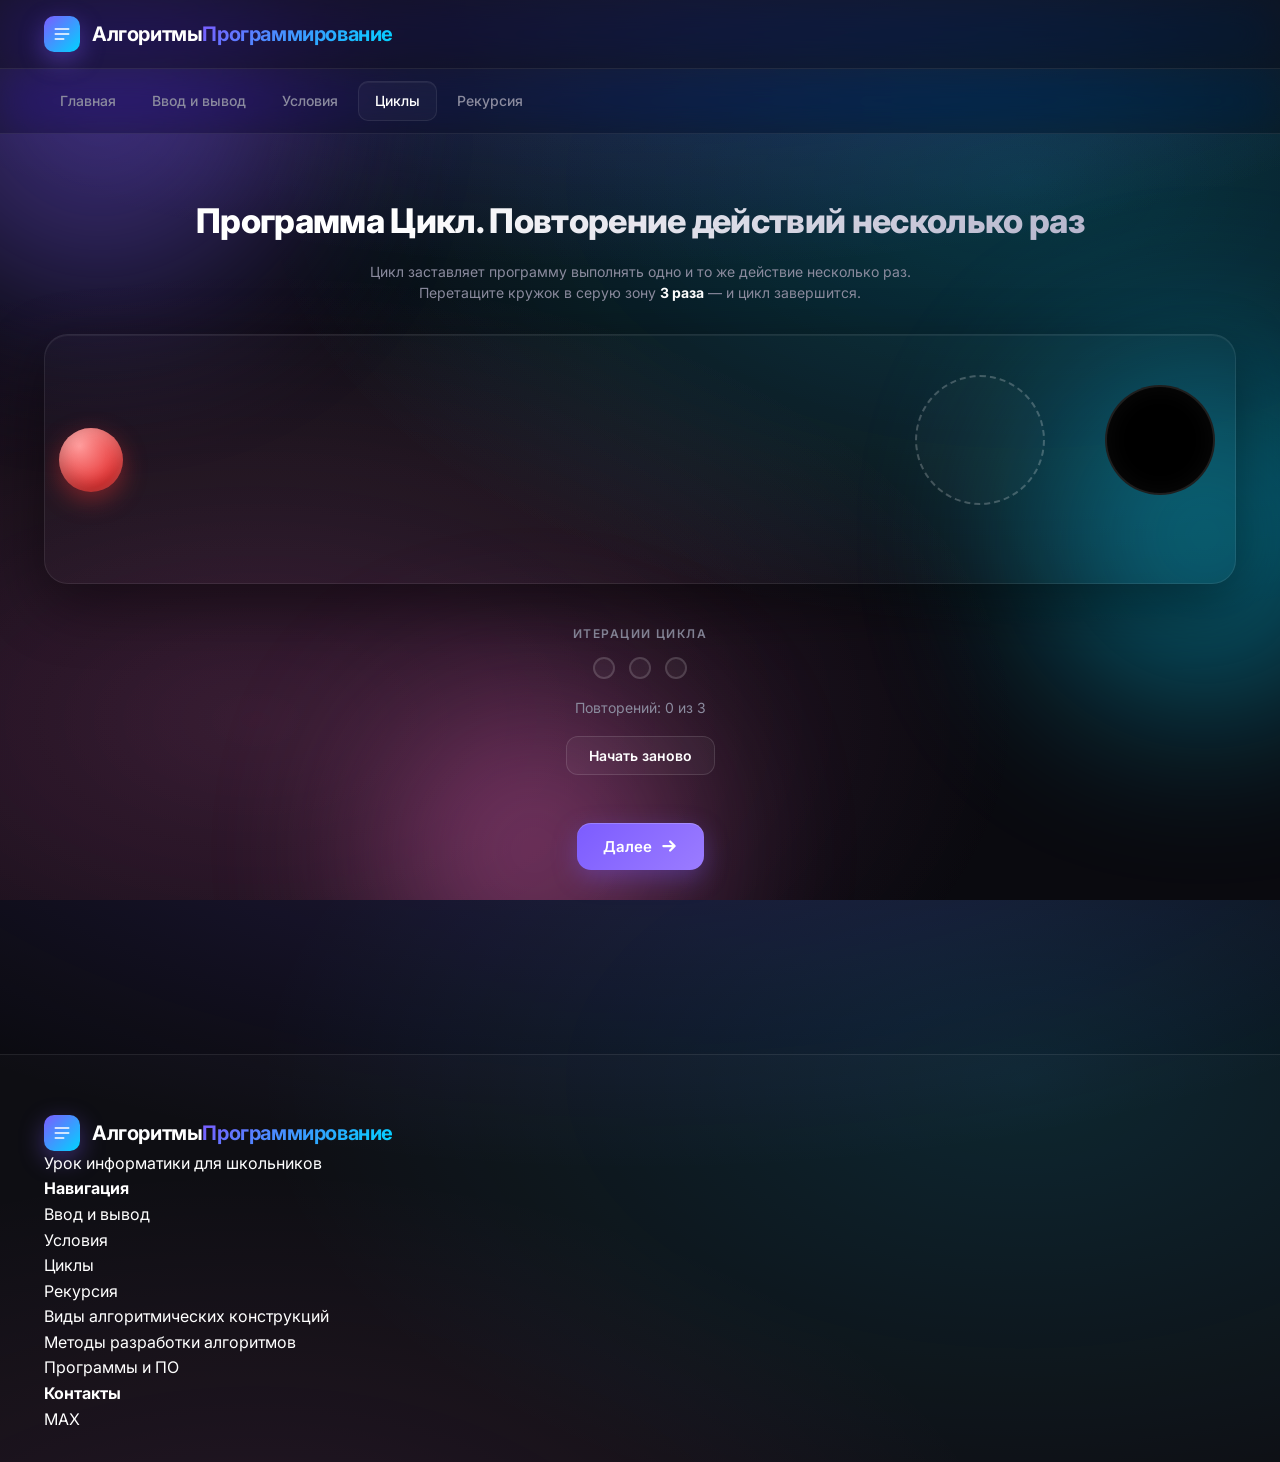
==== cicili.html @ c20d6262 "Add files via upload" ====
<!DOCTYPE html>
<html lang="ru">
<head>
    <meta charset="UTF-8">
    <meta name="viewport" content="width=device-width, initial-scale=1.0">
    <title>Алгоритмы и программирование. Урок для школьников</title>
    <link rel="preconnect" href="https://fonts.googleapis.com">
    <link rel="preconnect" href="https://fonts.gstatic.com" crossorigin>
    <link href="https://fonts.googleapis.com/css2?family=Inter:wght@300;400;500;600;700;800;900&family=Space+Grotesk:wght@400;500;600;700&display=swap" rel="stylesheet">
    <link rel="stylesheet" href="style.css">
    <style>
        /* ---- Плавный «полёт» кружка при снэпе и возврате ---- */
        .playground .circle {
            transition:
                left 0.45s cubic-bezier(0.34, 1.2, 0.64, 1),
                top  0.45s cubic-bezier(0.34, 1.2, 0.64, 1),
                transform 0.2s ease;
        }
        .playground .circle.dragging {
            transition: none !important;
        }

        /* ---- Панель с итерациями под полем ---- */
        .loop-panel {
             max-width: 480px;
            margin: 40px auto 48px;
            text-align: center;
        }

        .loop-label {
            font-size: 12px;
            color: var(--text-muted);
            text-transform: uppercase;
            letter-spacing: 0.12em;
            font-weight: 600;
            margin-bottom: 14px;
        }

        .loop-dots {
            display: flex;
            justify-content: center;
            gap: 14px;
            margin-bottom: 18px;
        }

        .loop-dot {
            width: 22px;
            height: 22px;
            border-radius: 50%;
            background: rgba(255, 255, 255, 0.04);
            border: 2px solid rgba(255, 255, 255, 0.15);
            transition: all 0.35s ease;
        }

        .loop-dot.done {
            background: #00ffa3;
            border-color: #00ffa3;
            box-shadow: 0 0 22px rgba(0, 255, 163, 0.75);
            animation: dotPop 0.45s ease;
        }

        @keyframes dotPop {
            0%   { transform: scale(1); }
            50%  { transform: scale(1.4); }
            100% { transform: scale(1); }
        }

        .loop-status {
            font-size: 14px;
            color: var(--text-muted);
            min-height: 22px;
            margin-bottom: 16px;
            transition: color 0.3s ease;
        }
        .loop-status.done {
            color: #00ffa3;
            font-weight: 700;
        }

        .btn-reset {
            padding: 10px 22px;
            background: rgba(255, 255, 255, 0.04);
            color: #fff;
            border: 1px solid rgba(255, 255, 255, 0.12);
            border-radius: 12px;
            font-family: inherit;
            font-size: 14px;
            font-weight: 600;
            cursor: pointer;
            transition: all 0.2s ease;
        }
        .btn-reset:hover {
            background: rgba(255, 255, 255, 0.08);
            border-color: rgba(255, 255, 255, 0.25);
            transform: translateY(-2px);
        }
        .playground .indicator.win,
.game-wrap .indicator.win {
    background: #e63333;
    border-color: #e63333;
    animation: redPulse 1.6s ease-in-out infinite;
}

@keyframes redPulse {
    0%, 100% {
        box-shadow:
            0 0 40px  rgba(230, 51, 51, 0.85),
            0 0 90px  rgba(230, 51, 51, 0.5),
            0 0 140px rgba(230, 51, 51, 0.3);
    }
    50% {
        box-shadow:
            0 0 60px  rgba(230, 51, 51, 1),
            0 0 130px rgba(230, 51, 51, 0.75),
            0 0 200px rgba(230, 51, 51, 0.45);
    }
}
    </style>
</head>
<body>
    <!-- Анимированный фон -->
    <div class="bg-gradient"></div>
    <div class="bg-orbs">
        <div class="orb orb-1"></div>
        <div class="orb orb-2"></div>
        <div class="orb orb-3"></div>
    </div>

    <!-- Шапка -->
    <header class="header">
        <div class="container header-inner">
            <a href="index.html" class="logo">
                <div class="logo-mark">
                    <svg viewBox="0 0 24 24" fill="none" xmlns="http://www.w3.org/2000/svg">
                        <path d="M4 6h16M4 12h16M4 18h10" stroke="currentColor" stroke-width="2" stroke-linecap="round"/>
                    </svg>
                </div>
                <span class="logo-text">Алгоритмы<em>Программирование</em></span>
            </a>

            <div class="header-actions">
                
            </div>
        </div>
    </header>

    <!-- Навигация -->
    <nav class="navigation">
        <div class="container nav-inner">
            <ul class="nav-menu">
                <li><a href="index.html" class="nav-link">Главная</a></li>
                <li><a href="vvod.html" class="nav-link">Ввод и вывод</a></li>
                <li><a href="yslovia.html" class="nav-link">Условия</a></li>
                <li><a href="cicili.html" class="nav-link active">Циклы</a></li>
                <li><a href="recyrsia.html" class="nav-link">Рекурсия</a></li>
            </ul>
        </div>
    </nav>

    <!-- Основной контент -->
    <main class="main">
        <div class="container">

            <h1 class="title">Программа Цикл. Повторение действий несколько раз</h1>
            <p class="hint">
                Цикл заставляет программу выполнять одно и то же действие
                несколько раз. Перетащите кружок в серую зону <b>3 раза</b> —
                и цикл завершится.
            </p>

            <div class="playground playground--md" id="playground">

                <!-- Кружок-исполнитель -->
                <div class="circle red" id="c-red" data-color="red"></div>

                <!-- Зона и индикатор -->
                <div class="targets-row">
                    <div class="zone" id="zone"></div>
                    <div class="indicator" id="indicator"></div>
                </div>

            </div>

            <!-- Панель итераций -->
            <div class="loop-panel">
                <div class="loop-label">Итерации цикла</div>
                <div class="loop-dots">
                    <span class="loop-dot"></span>
                    <span class="loop-dot"></span>
                    <span class="loop-dot"></span>
                </div>
                <div class="loop-status" id="status">Повторений: 0 из 3</div>
                <button class="btn-reset" id="reset">Начать заново</button>
            </div>

            <!-- Кнопка далее -->
            <section class="hero" style="padding: 0;">
                <div class="hero-actions">
                    <form action="recyrsia.html">
                        <button class="btn btn-primary btn-lg">
                            Далее
                            <svg width="18" height="18" viewBox="0 0 16 16" fill="none">
                                <path d="M3 8h10M9 4l4 4-4 4" stroke="currentColor" stroke-width="2" stroke-linecap="round" stroke-linejoin="round"/>
                            </svg>
                        </button>
                    </form>
                </div>
            </section>
        </div>
    </main>

    <!-- Подвал -->
    <footer class="footer">
        <div class="container">
            <div class="footer-grid">
                <div class="footer-brand">
                    <div class="logo">
                        <div class="logo-mark">
                            <svg viewBox="0 0 24 24" fill="none">
                                <path d="M4 6h16M4 12h16M4 18h10" stroke="currentColor" stroke-width="2" stroke-linecap="round"/>
                            </svg>
                        </div>
                        <span class="logo-text">Алгоритмы<em>Программирование</em></span>
                    </div>
                    <p>Урок информатики для школьников</p>
                </div>

                <div class="footer-col">
                    <h4>Навигация</h4>
                    <ul>
                        <li><a href="vvod.html">Ввод и вывод</a></li>
                        <li><a href="yslovia.html">Условия</a></li>
                        <li><a href="cicili.html">Циклы</a></li>
                        <li><a href="recyrsia.html">Рекурсия</a></li>
                        <li><a href="vidi.html">Виды алгоритмических конструкций</a></li>
                        <li><a href="metodi.html">Методы разработки алгоритмов</a></li>
                        <li><a href="prog.html">Программы и ПО</a></li>
                    </ul>
                </div>

                <div class="footer-col">
                    <h4>Контакты</h4>
                    <ul>
                        <li><a href="#">MAX</a></li>
                    </ul>
                </div>
        </div>
    </footer>

    <script>
    (function () {
        const playground = document.getElementById('playground');
        const zone       = document.getElementById('zone');
        const indicator  = document.getElementById('indicator');
        const circle     = document.getElementById('c-red');
        const status     = document.getElementById('status');
        const resetBtn   = document.getElementById('reset');
        const dots       = Array.from(document.querySelectorAll('.loop-dot'));

        const MAX_ITER = 3;

        let iteration = 0;
        let drag      = null;
        let busy      = false;   // блокировка во время анимации

        /* ---------- Стартовая раскладка ----------
           Кружок слева, по вертикальному центру поля. */
        function layoutInitial() {
            const h = playground.clientHeight;
            const size = circle.offsetWidth;
            const x = 14;
            const y = (h - size) / 2;

            circle.style.left = x + 'px';
            circle.style.top  = y + 'px';
            circle.dataset.hx = x;
            circle.dataset.hy = y;
        }

        /* ---------- Кружок в зоне? ---------- */
        function isInsideZone(el) {
            const r1 = el.getBoundingClientRect();
            const r2 = zone.getBoundingClientRect();
            const cx = r1.left + r1.width  / 2;
            const cy = r1.top  + r1.height / 2;
            const zx = r2.left + r2.width  / 2;
            const zy = r2.top  + r2.height / 2;
            return Math.hypot(cx - zx, cy - zy) < r2.width / 2;
        }

        /* ---------- Снэп в центр зоны ---------- */
        function snapToZone() {
            const playRect = playground.getBoundingClientRect();
            const zr       = zone.getBoundingClientRect();
            const size     = circle.offsetWidth;

            const zcx = zr.left + zr.width  / 2 - playRect.left;
            const zcy = zr.top  + zr.height / 2 - playRect.top;

            circle.style.left = (zcx - size / 2) + 'px';
            circle.style.top  = (zcy - size / 2) + 'px';
        }

        /* ---------- Возврат домой ---------- */
        function returnHome() {
            circle.style.left = circle.dataset.hx + 'px';
            circle.style.top  = circle.dataset.hy + 'px';
        }

        /* ---------- Обновление счётчика и статуса ---------- */
        function updateDots() {
            dots.forEach((d, i) => d.classList.toggle('done', i < iteration));

            if (iteration >= MAX_ITER) {
                status.textContent = 'Цикл завершён — выполнено ' + iteration + ' из ' + MAX_ITER;
                status.classList.add('done');
            } else {
                status.textContent = 'Повторений: ' + iteration + ' из ' + MAX_ITER;
                status.classList.remove('done');
            }
        }

        /* ---------- Индикатор ---------- */
        function lightIndicator()   { indicator.classList.add('win'); }
        function resetIndicator()   { indicator.classList.remove('win'); }

        /* ---------- Перетаскивание ---------- */
        function onDown(e) {
            if (busy) return;
            e.preventDefault();

            const rect     = circle.getBoundingClientRect();
            const playRect = playground.getBoundingClientRect();

            drag = {
                offsetX: e.clientX - rect.left,
                offsetY: e.clientY - rect.top,
                playRect
            };

            circle.setPointerCapture(e.pointerId);
            circle.classList.add('dragging');
        }

        function onMove(e) {
            if (!drag || busy) return;
            const size = circle.offsetWidth;

            let x = e.clientX - drag.playRect.left - drag.offsetX;
            let y = e.clientY - drag.playRect.top  - drag.offsetY;

            x = Math.max(0, Math.min(drag.playRect.width  - size, x));
            y = Math.max(0, Math.min(drag.playRect.height - size, y));

            circle.style.left = x + 'px';
            circle.style.top  = y + 'px';

            if (isInsideZone(circle)) zone.classList.add('hover');
            else                      zone.classList.remove('hover');
        }

        function onUp(e) {
            if (!drag || busy) return;
            circle.classList.remove('dragging');
            try { circle.releasePointerCapture(e.pointerId); } catch (_) {}
            zone.classList.remove('hover');

            if (isInsideZone(circle)) {
                /* Цикл уже завершён — кружок просто вернётся домой */
                if (iteration >= MAX_ITER) {
                    returnHome();
                    drag = null;
                    return;
                }

                busy = true;

                /* 1. Кружок встаёт в зону */
                snapToZone();

                /* 2. Через 500 мс — итерация засчитана, кружок летит домой */
                setTimeout(function () {
                    iteration++;
                    updateDots();

                    if (iteration >= MAX_ITER) lightIndicator();

                    returnHome();

                    /* 3. Ещё через 500 мс — разблокируем перетаскивание */
                    setTimeout(function () { busy = false; }, 500);
                }, 500);
            }

            drag = null;
        }

        circle.addEventListener('pointerdown', onDown);
        circle.addEventListener('pointermove', onMove);
        circle.addEventListener('pointerup',   onUp);
        circle.addEventListener('pointercancel', onUp);

        /* ---------- Сброс ---------- */
        resetBtn.addEventListener('click', function () {
            if (busy) return;
            iteration = 0;
            updateDots();
            resetIndicator();
            returnHome();
        });

        /* ---------- Ресайз ---------- */
        window.addEventListener('resize', function () {
            const playRect = playground.getBoundingClientRect();
            const size = circle.offsetWidth;

            /* Пересчитываем домашнюю позицию */
            const hx = 14;
            const hy = (playRect.height - size) / 2;
            circle.dataset.hx = hx;
            circle.dataset.hy = hy;

            /* Если кружок никуда не тащили — вернём на новое место */
            if (!busy) {
                circle.style.left = hx + 'px';
                circle.style.top  = hy + 'px';
            }
        });

        /* ---------- Старт ---------- */
        layoutInitial();
        updateDots();
    })();
    </script>
</body>
</html>
---- style.css ----
/* ============================================================
   1. RESET & BASE
   ============================================================ */
*,
*::before,
*::after {
  margin: 0;
  padding: 0;
  box-sizing: border-box;
}

html { scroll-behavior: smooth; }
html, body { height: 100%; }

/* ============================================================
   2. ПЕРЕМЕННЫЕ
   ============================================================ */
:root {
  --bg: #0a0a0f;
  --bg-soft: #12121a;
  --surface: rgba(255, 255, 255, 0.03);
  --surface-hover: rgba(255, 255, 255, 0.06);
  --border: rgba(255, 255, 255, 0.08);
  --border-hover: rgba(255, 255, 255, 0.15);
  --text: #ffffff;
  --text-muted: #8b8b9e;
  --text-dim: #5a5a6e;
  --accent: #7c5cff;
  --accent-2: #00d4ff;
  --accent-3: #ff6bcb;
  --success: #00ffa3;
  --warning: #ffb800;
  --radius: 16px;
  --radius-lg: 24px;
  --radius-sm: 10px;
}

/* ============================================================
   3. BODY — по умолчанию ТЁМНАЯ ТЕМА
      (для главной и игровой страниц)
   ============================================================ */
body {
  font-family: 'Inter', -apple-system, BlinkMacSystemFont, "Segoe UI",
               Roboto, "Helvetica Neue", Arial, sans-serif;
  background: var(--bg);
  background-image:
    radial-gradient(ellipse 80% 50% at 50% -20%, rgba(124, 92, 255, 0.22), transparent),
    radial-gradient(ellipse 60% 50% at 80% 20%,  rgba(0, 212, 255, 0.12), transparent),
    radial-gradient(ellipse 60% 50% at 20% 80%,  rgba(255, 107, 203, 0.10), transparent);
  color: var(--text);
  line-height: 1.6;
  min-height: 100vh;
  overflow-x: hidden;
  -webkit-font-smoothing: antialiased;
  -moz-osx-font-smoothing: grayscale;
}

a { color: inherit; text-decoration: none; }
ul { list-style: none; }
button { font-family: inherit; cursor: pointer; border: none; }

/* ============================================================
   4. КОНТЕЙНЕР
   ============================================================ */
.container {
  max-width: 1240px;
  margin: 0 auto;
  padding: 0 24px;
  position: relative;
  z-index: 2;
}

/* ============================================================
   5. ФОНОВЫЕ ДЕКОРАЦИИ
   ============================================================ */
.bg-gradient {
  position: fixed;
  inset: 0;
  background:
    radial-gradient(ellipse 80% 50% at 50% -20%, rgba(124, 92, 255, 0.25), transparent),
    radial-gradient(ellipse 60% 50% at 80% 20%,  rgba(0, 212, 255, 0.12), transparent),
    radial-gradient(ellipse 60% 50% at 20% 80%,  rgba(255, 107, 203, 0.10), transparent);
  z-index: 0;
  pointer-events: none;
}

.bg-orbs {
  position: fixed;
  inset: 0;
  overflow: hidden;
  z-index: 0;
  pointer-events: none;
}

.orb {
  position: absolute;
  border-radius: 50%;
  filter: blur(90px);
  opacity: 0.4;
  animation: float 20s ease-in-out infinite;
}

.orb-1 { width: 400px; height: 400px; background: #7c5cff; top: -100px; left: -100px; }
.orb-2 { width: 350px; height: 350px; background: #00d4ff; top: 40%; right: -100px; animation-delay: -7s; }
.orb-3 { width: 300px; height: 300px; background: #ff6bcb; bottom: -100px; left: 30%; animation-delay: -14s; }

@keyframes float {
  0%, 100% { transform: translate(0, 0) scale(1); }
  33%      { transform: translate(60px, -40px) scale(1.1); }
  66%      { transform: translate(-40px, 50px) scale(0.95); }
}

/* ============================================================
   6. ШАПКА (тёмная)
   ============================================================ */
.header {
  position: sticky;
  top: 0;
  z-index: 100;
  padding: 16px 0;
  background: rgba(10, 10, 15, 0.6);
  backdrop-filter: blur(20px) saturate(180%);
  -webkit-backdrop-filter: blur(20px) saturate(180%);
  border-bottom: 1px solid var(--border);
}

.header-inner {
  display: flex;
  align-items: center;
  justify-content: space-between;
  gap: 20px;
}

.logo {
  display: flex;
  align-items: center;
  gap: 12px;
  font-weight: 700;
  font-size: 20px;
  letter-spacing: -0.02em;
}

.logo-mark {
  width: 36px;
  height: 36px;
  display: grid;
  place-items: center;
  border-radius: 10px;
  background: linear-gradient(135deg, var(--accent), var(--accent-2));
  color: #fff;
  box-shadow: 0 8px 24px rgba(124, 92, 255, 0.4);
}

.logo-mark svg { width: 20px; height: 20px; }

.logo-text em {
  font-style: normal;
  background: linear-gradient(135deg, var(--accent), var(--accent-2));
  -webkit-background-clip: text;
  background-clip: text;
  -webkit-text-fill-color: transparent;
}

.header-actions {
  display: flex;
  gap: 10px;
}

/* ============================================================
   7. КНОПКИ (тёмная тема)
   ============================================================ */
.btn {
  display: inline-flex;
  align-items: center;
  justify-content: center;
  gap: 8px;
  padding: 10px 18px;
  border-radius: 12px;
  border: none;
  font-family: inherit;
  font-size: 14px;
  font-weight: 600;
  cursor: pointer;
  transition: all 0.25s cubic-bezier(0.4, 0, 0.2, 1);
  white-space: nowrap;
}

.btn-lg {
  padding: 14px 26px;
  font-size: 15px;
  border-radius: 14px;
}

.btn-ghost {
  background: transparent;
  color: var(--text);
}
.btn-ghost:hover {
  background: var(--surface-hover);
}

.btn-primary {
  background: linear-gradient(135deg, var(--accent), #9b7cff);
  color: #fff;
  box-shadow: 0 8px 24px rgba(124, 92, 255, 0.35), inset 0 1px 0 rgba(255,255,255,0.2);
}
.btn-primary:hover {
  transform: translateY(-2px);
  box-shadow: 0 12px 32px rgba(124, 92, 255, 0.5), inset 0 1px 0 rgba(255,255,255,0.2);
}

.btn-glass {
  background: var(--surface);
  color: var(--text);
  border: 1px solid var(--border);
  backdrop-filter: blur(10px);
}
.btn-glass:hover {
  background: var(--surface-hover);
  border-color: var(--border-hover);
  transform: translateY(-2px);
}

/* ============================================================
   8. НАВИГАЦИЯ (тёмная)
   ============================================================ */
.navigation {
  position: sticky;
  top: 69px;
  z-index: 90;
  padding: 12px 0;
  background: rgba(10, 10, 15, 0.4);
  backdrop-filter: blur(20px) saturate(180%);
  -webkit-backdrop-filter: blur(20px) saturate(180%);
  border-bottom: 1px solid var(--border);
}

.nav-inner {
  display: flex;
  align-items: center;
  justify-content: space-between;
  gap: 20px;
}

.nav-menu {
  display: flex;
  align-items: center;
  gap: 4px;
  list-style: none;
}

.nav-link {
  display: block;
  padding: 8px 16px;
  font-size: 14px;
  font-weight: 500;
  color: var(--text-muted);
  border-radius: 10px;
  transition: all 0.2s ease;
}
.nav-link:hover {
  color: var(--text);
  background: var(--surface-hover);
}
.nav-link.active {
  color: var(--text);
  background: var(--surface);
  border: 1px solid var(--border);
  box-shadow: inset 0 1px 0 rgba(255,255,255,0.05);
}

.search-box {
  display: flex;
  align-items: center;
  gap: 10px;
  padding: 8px 12px 8px 14px;
  background: var(--surface);
  border: 1px solid var(--border);
  border-radius: 12px;
  width: 320px;
  transition: all 0.2s ease;
}
.search-box:focus-within {
  border-color: var(--accent);
  box-shadow: 0 0 0 4px rgba(124, 92, 255, 0.15);
  background: var(--surface-hover);
}

.search-icon {
  color: var(--text-muted);
  flex-shrink: 0;
}

.search-input {
  flex: 1;
  background: transparent;
  border: none;
  outline: none;
  color: var(--text);
  font-family: inherit;
  font-size: 14px;
  min-width: 0;
}
.search-input::placeholder {
  color: var(--text-dim);
}

.search-kbd {
  padding: 3px 7px;
  font-family: 'Space Grotesk', monospace;
  font-size: 11px;
  color: var(--text-muted);
  background: rgba(255,255,255,0.05);
  border: 1px solid var(--border);
  border-radius: 5px;
}

/* ============================================================
   9. ГЛАВНЫЙ БЛОК
   ============================================================ */
.main {
  padding: 60px 0 80px;
  position: relative;
  z-index: 1;
}

/* ============================================================
   10. HERO
   ============================================================ */
.hero {
  text-align: center;
  padding: 40px 0 80px;
  position: relative;
}

.hero-badge {
  display: inline-flex;
  align-items: center;
  gap: 10px;
  padding: 8px 16px;
  background: var(--surface);
  border: 1px solid var(--border);
  border-radius: 100px;
  font-size: 13px;
  color: var(--text-muted);
  margin-bottom: 28px;
  backdrop-filter: blur(10px);
}

.pulse-dot {
  width: 8px;
  height: 8px;
  background: var(--success);
  border-radius: 50%;
  position: relative;
  box-shadow: 0 0 12px var(--success);
}
.pulse-dot::after {
  content: '';
  position: absolute;
  inset: -4px;
  border-radius: 50%;
  background: var(--success);
  opacity: 0.4;
  animation: pulse 2s ease-out infinite;
}

@keyframes pulse {
  0%   { transform: scale(1); opacity: 0.4; }
  100% { transform: scale(2); opacity: 0; }
}

.hero-title {
  font-family: 'Space Grotesk', 'Inter', sans-serif;
  font-size: clamp(36px, 6vw, 68px);
  font-weight: 700;
  line-height: 1.05;
  letter-spacing: -0.03em;
  margin-bottom: 20px;
}

.gradient-text {
  background: linear-gradient(135deg, #7c5cff 0%, #00d4ff 50%, #ff6bcb 100%);
  -webkit-background-clip: text;
  background-clip: text;
  -webkit-text-fill-color: transparent;
  background-size: 200% 200%;
  animation: gradient-shift 6s ease infinite;
}

@keyframes gradient-shift {
  0%, 100% { background-position: 0% 50%; }
  50%      { background-position: 100% 50%; }
}

.hero-subtitle {
  font-size: clamp(15px, 1.6vw, 18px);
  color: var(--text-muted);
  max-width: 620px;
  margin: 0 auto 36px;
  line-height: 1.6;
}

.hero-actions {
  display: flex;
  gap: 12px;
  justify-content: center;
  flex-wrap: wrap;
  margin-bottom: 64px;
}

.hero-stats {
  display: grid;
  grid-template-columns: repeat(4, 1fr);
  gap: 16px;
  max-width: 900px;
  margin: 0 auto;
}

.stat-card {
  padding: 24px 20px;
  background: var(--surface);
  border: 1px solid var(--border);
  border-radius: var(--radius);
  backdrop-filter: blur(10px);
  transition: all 0.3s ease;
}
.stat-card:hover {
  background: var(--surface-hover);
  border-color: var(--border-hover);
  transform: translateY(-4px);
}

.stat-value {
  font-family: 'Space Grotesk', sans-serif;
  font-size: clamp(24px, 3vw, 36px);
  font-weight: 700;
  letter-spacing: -0.02em;
  background: linear-gradient(135deg, #ffffff, #8b8b9e);
  -webkit-background-clip: text;
  background-clip: text;
  -webkit-text-fill-color: transparent;
  margin-bottom: 4px;
}

.stat-label {
  font-size: 13px;
  color: var(--text-muted);
  text-transform: uppercase;
  letter-spacing: 0.08em;
  font-weight: 500;
}

/* ============================================================
   11. СЕКЦИИ (тёмная)
   ============================================================ */
.section { margin-bottom: 80px; }

.section-head {
  display: flex;
  align-items: flex-end;
  justify-content: space-between;
  gap: 20px;
  margin-bottom: 32px;
  flex-wrap: wrap;
}

.section-title {
  font-family: 'Space Grotesk', sans-serif;
  font-size: clamp(26px, 3.2vw, 38px);
  font-weight: 700;
  letter-spacing: -0.02em;
  line-height: 1.15;
}

.link-arrow {
  font-size: 14px;
  font-weight: 600;
  color: var(--text-muted);
  transition: color 0.2s ease;
}
.link-arrow:hover { color: var(--accent); }

/* ============================================================
   12. КАТЕГОРИИ (тёмная)
   ============================================================ */
.categories-grid {
  display: grid;
  grid-template-columns: repeat(auto-fit, minmax(260px, 1fr));
  gap: 16px;
}

.category-card {
  position: relative;
  padding: 28px 24px;
  background: var(--surface);
  border: 1px solid var(--border);
  border-radius: var(--radius-lg);
  overflow: hidden;
  transition: all 0.35s cubic-bezier(0.4, 0, 0.2, 1);
  display: flex;
  flex-direction: column;
  gap: 12px;
}
.category-card:hover {
  transform: translateY(-6px);
  border-color: var(--border-hover);
  background: var(--surface-hover);
}

.category-glow {
  position: absolute;
  top: -60px;
  right: -60px;
  width: 160px;
  height: 160px;
  border-radius: 50%;
  filter: blur(60px);
  opacity: 0.5;
  transition: opacity 0.35s ease;
  pointer-events: none;
}
.category-card:hover .category-glow { opacity: 0.9; }

.glow-blue   { background: #00d4ff; }
.glow-purple { background: #7c5cff; }
.glow-green  { background: #00ffa3; }
.glow-orange { background: #ff6bcb; }

.category-icon {
  width: 48px;
  height: 48px;
  display: grid;
  place-items: center;
  font-size: 24px;
  background: rgba(255,255,255,0.05);
  border: 1px solid var(--border);
  border-radius: 12px;
  margin-bottom: 4px;
}

.category-card h3 {
  font-size: 17px;
  font-weight: 600;
  letter-spacing: -0.01em;
  color: var(--text);
}

.category-card p {
  font-size: 13px;
  color: var(--text-muted);
  line-height: 1.5;
  flex: 1;
}

.category-meta {
  display: flex;
  align-items: center;
  gap: 8px;
  font-size: 12px;
  color: var(--text-dim);
  padding-top: 12px;
  border-top: 1px solid var(--border);
  margin-top: auto;
  flex-wrap: wrap;
}

.dot {
  width: 3px;
  height: 3px;
  background: var(--text-dim);
  border-radius: 50%;
}

/* ============================================================
   13. ОБСУЖДЕНИЯ (тёмная)
   ============================================================ */
.discussions-list {
  display: flex;
  flex-direction: column;
  gap: 12px;
}

.discussion-item {
  display: flex;
  gap: 18px;
  padding: 22px 24px;
  background: var(--surface);
  border: 1px solid var(--border);
  border-radius: var(--radius-lg);
  transition: all 0.3s cubic-bezier(0.4, 0, 0.2, 1);
  position: relative;
  overflow: hidden;
}
.discussion-item::before {
  content: '';
  position: absolute;
  left: 0;
  top: 0;
  bottom: 0;
  width: 2px;
  background: linear-gradient(180deg, var(--accent), var(--accent-2));
  opacity: 0;
  transition: opacity 0.3s ease;
}
.discussion-item:hover {
  background: var(--surface-hover);
  border-color: var(--border-hover);
  transform: translateX(4px);
}
.discussion-item:hover::before { opacity: 1; }

.avatar {
  width: 48px;
  height: 48px;
  border-radius: 14px;
  display: grid;
  place-items: center;
  font-weight: 700;
  font-size: 18px;
  color: #fff;
  flex-shrink: 0;
  box-shadow: 0 8px 20px rgba(0,0,0,0.3);
}

.avatar-gradient-1 { background: linear-gradient(135deg, #7c5cff, #00d4ff); }
.avatar-gradient-2 { background: linear-gradient(135deg, #ff6bcb, #ffb800); }
.avatar-gradient-3 { background: linear-gradient(135deg, #00ffa3, #00d4ff); }

.discussion-content {
  flex: 1;
  min-width: 0;
}

.discussion-top {
  display: flex;
  align-items: center;
  gap: 10px;
  margin-bottom: 6px;
  flex-wrap: wrap;
}

.discussion-top h3 {
  font-size: 16px;
  font-weight: 600;
  letter-spacing: -0.01em;
  line-height: 1.4;
}
.discussion-top h3 a {
  color: var(--text);
  transition: color 0.2s ease;
}
.discussion-top h3 a:hover { color: var(--accent); }

.tag {
  display: inline-flex;
  align-items: center;
  padding: 3px 9px;
  font-size: 11px;
  font-weight: 600;
  border-radius: 100px;
  letter-spacing: 0.02em;
  white-space: nowrap;
}
.tag-hot {
  background: rgba(255, 107, 203, 0.15);
  color: #ff6bcb;
  border: 1px solid rgba(255, 107, 203, 0.3);
}
.tag-pinned {
  background: rgba(255, 184, 0, 0.15);
  color: #ffb800;
  border: 1px solid rgba(255, 184, 0, 0.3);
}
.tag-new {
  background: rgba(0, 255, 163, 0.15);
  color: #00ffa3;
  border: 1px solid rgba(0, 255, 163, 0.3);
}

/* ============================================================
   14. ПОДВАЛ (тёмный)
   ============================================================ */
.footer {
  padding: 60px 0 30px;
  background: rgba(255, 255, 255, 0.02);
  border-top: 1px solid var(--border);
  margin-top: 40px;
  position: relative;
  z-index: 1;
}

.foot-grid {
  display: grid;
  grid-template-columns: 2fr 1fr 1fr 1fr;
  gap: 40px;
  margin-bottom: 40px;
}

.foot-p {
  color: var(--text-muted);
  font-size: 14px;
  margin-top: 14px;
  max-width: 320px;
}

.foot-col h4 {
  font-size: 14px;
  font-weight: 700;
  margin-bottom: 16px;
  color: var(--text);
}
.foot-col a {
  display: block;
  font-size: 14px;
  color: var(--text-muted);
  margin-bottom: 10px;
  transition: color 0.2s;
}
.foot-col a:hover { color: var(--accent); }

.foot-bottom {
  padding-top: 24px;
  border-top: 1px solid var(--border);
  font-size: 13px;
  color: var(--text-dim);
  text-align: center;
}

/* ============================================================
   15. ИГРОВАЯ СТРАНИЦА — перетаскивание кружков
   ============================================================ */
.title {
  font-size: clamp(22px, 3.4vw, 34px);
  font-weight: 800;
  letter-spacing: -0.02em;
  margin-bottom: 12px;
  text-align: center;
  background: linear-gradient(135deg, #ffffff 30%, #a4a4c0 100%);
  -webkit-background-clip: text;
  background-clip: text;
  -webkit-text-fill-color: transparent;
}

.hint {
  color: var(--text-muted);
  font-size: 14px;
  text-align: center;
  max-width: 560px;
  margin: 0 auto 30px;
  line-height: 1.55;
}
.hint b { color: #fff; font-weight: 700; }

.game-wrap {
  display: flex;
  align-items: center;
  justify-content: center;
  gap: 32px;
  width: 100%;
  max-width: 1180px;      /* 900 (поле) + 32 (gap) + 100 (индикатор) + запас */
  margin: 40px auto;
}

/* --- Игровое поле --- */
.playground {
  position: relative;
  flex: 1 1 auto;
  min-width: 0;
  height: 200px;
  background: rgba(255, 255, 255, 0.02);
  border: 1px solid var(--border);
  border-radius: 24px;
  overflow: hidden;
  touch-action: none;
  box-shadow:
    0 20px 60px rgba(0, 0, 0, 0.45),
    inset 0 1px 0 rgba(255, 255, 255, 0.06);
}
.playground--sm { height: 200px; }   /* страница 1 */
.playground--md { height: 250px; }   /* страница 2 */
/* --- Верхний ряд: только две зоны --- */
.targets-row {
  position: absolute;
  top: 0;
  left: 0;
  right: 0;
  padding: 40px 20px 0;
  display: flex;
  align-items: center;
  justify-content: flex-end;    /* ← зоны + индикатор прижаты вправо */
  gap: 60px;
  pointer-events: none;
}

/* --- Зона приёма --- */
.zone {
  width: 130px;
  height: 130px;
  border-radius: 50%;
  border: 2px dashed rgba(255, 255, 255, 0.22);
  background: rgba(255, 255, 255, 0.02);
  display: flex;
  align-items: flex-end;
  justify-content: center;
  padding-bottom: 12px;
  pointer-events: none;
  transition:
    border-color 0.3s ease,
    background   0.3s ease,
    box-shadow   0.3s ease,
    transform    0.3s ease;
}
.zone span {
  font-size: 10px;
  color: var(--text-dim);
  letter-spacing: 0.1em;
  text-transform: uppercase;
  font-weight: 600;
  transition: color 0.3s ease;
}

.zone.hover {
  border-color: rgba(124, 92, 255, 0.9);
  background: rgba(124, 92, 255, 0.08);
  box-shadow: 0 0 40px rgba(124, 92, 255, 0.35);
  transform: scale(1.03);
}
.zone.hover span { color: #b9aaff; }

.zone.filled {
  border-style: solid;
  border-color: rgba(255, 255, 255, 0.3);
  background: rgba(255, 255, 255, 0.04);
}
.zone.filled span { color: var(--text-muted); }

/* --- 9-й круг (индикатор) --- */
/* --- 9-й круг: стоит справа от поля --- */
.indicator {
  flex-shrink: 0;
  width: 110px;
  height: 110px;
  border-radius: 50%;
  background: #000;
  border: 2px solid rgba(255, 255, 255, 0.12);
  box-shadow: inset 0 0 24px rgba(255, 255, 255, 0.04);
  pointer-events: none;
  transition:
    background   0.5s cubic-bezier(0.4, 0, 0.2, 1),
    border-color 0.5s ease,
    box-shadow   0.5s ease;
}

.indicator.win {
  background: #ffffff;
  border-color: #ffffff;
  animation: winPulse 1.6s ease-in-out infinite;
}

@keyframes winPulse {
  0%, 100% {
    box-shadow:
      0 0 40px  rgba(255, 255, 255, 0.85),
      0 0 90px  rgba(255, 255, 255, 0.5),
      0 0 140px rgba(255, 255, 255, 0.3);
  }
  50% {
    box-shadow:
      0 0 60px  rgba(255, 255, 255, 1),
      0 0 130px rgba(255, 255, 255, 0.75),
      0 0 200px rgba(255, 255, 255, 0.45);
  }
}

/* --- Цветные кружки --- */
.circle {
  position: absolute;
  width: 64px;
  height: 64px;
  border-radius: 50%;
  cursor: grab;
  user-select: none;
  -webkit-user-select: none;
  touch-action: none;
  transition: transform 0.2s ease;
  will-change: left, top;
}

.circle.red {
  background: radial-gradient(circle at 32% 28%, #ff9a9a, #e63333 70%);
  box-shadow:
    0 8px 24px rgba(230, 51, 51, 0.45),
    inset 0 -6px 16px rgba(0, 0, 0, 0.25),
    inset 0  6px 16px rgba(255, 255, 255, 0.25);
}
.circle.blue {
  background: radial-gradient(circle at 32% 28%, #9ab0ff, #3355e6 70%);
  box-shadow:
    0 8px 24px rgba(51, 85, 230, 0.45),
    inset 0 -6px 16px rgba(0, 0, 0, 0.25),
    inset 0  6px 16px rgba(255, 255, 255, 0.25);
}
.circle.green {
  background: radial-gradient(circle at 32% 28%, #9affb8, #33e666 70%);
  box-shadow:
    0 8px 24px rgba(51, 230, 102, 0.45),
    inset 0 -6px 16px rgba(0, 0, 0, 0.25),
    inset 0  6px 16px rgba(255, 255, 255, 0.25);
}

.circle.dragging {
  cursor: grabbing;
  transform: scale(1.12);
  z-index: 100;
  transition: none;
}

/* ============================================================
   16. КЛАССИЧЕСКАЯ (СВЕТЛАЯ) СТРАНИЦА
       Всё заскоплено под body.classic-page
   ============================================================ */
body.classic-page {
  font-family: 'Segoe UI', Tahoma, Geneva, Verdana, sans-serif;
  color: #333;
  background-color: #f8f9fa;
  background-image: none;
  display: block;
  padding: 0;
  align-items: initial;
}

.classic-page .container {
  max-width: 1200px;
  margin: 0 auto;
  padding: 0 20px;
}

/* --- Шапка --- */
.classic-page .header {
  position: static;
  background: linear-gradient(135deg, #667eea 0%, #764ba2 100%);
  color: #fff;
  padding: 1rem 0;
  border: none;
  box-shadow: 0 2px 10px rgba(0,0,0,0.1);
  backdrop-filter: none;
  -webkit-backdrop-filter: none;
}

.classic-page .header-content {
  display: flex;
  justify-content: space-between;
  align-items: center;
  flex-wrap: wrap;
  gap: 1rem;
}

.classic-page .logo h1 {
  font-size: 2rem;
  font-weight: 700;
  margin-bottom: 0.2rem;
}

.classic-page .tagline {
  font-size: 0.9rem;
  opacity: 0.9;
}

.classic-page .header-actions {
  display: flex;
  gap: 1rem;
}

/* --- Кнопки --- */
.classic-page .btn {
  padding: 0.7rem 1.5rem;
  border-radius: 8px;
  font-size: 1rem;
  font-weight: 600;
  display: inline-block;
}

.classic-page .btn-primary {
  background-color: rgba(255,255,255,0.2);
  color: #fff;
  border: 2px solid rgba(255,255,255,0.3);
  box-shadow: none;
  transform: none;
}
.classic-page .btn-primary:hover {
  background-color: rgba(255,255,255,0.3);
  transform: translateY(-2px);
  box-shadow: none;
}

.classic-page .btn-secondary {
  background-color: #fff;
  color: #667eea;
}
.classic-page .btn-secondary:hover {
  background-color: #f0f0f0;
  transform: translateY(-2px);
}

/* --- Навигация --- */
.classic-page .navigation {
  position: sticky;
  top: 0;
  background-color: #fff;
  box-shadow: 0 2px 5px rgba(0,0,0,0.1);
  border: none;
  backdrop-filter: none;
  -webkit-backdrop-filter: none;
  padding: 0;
}

.classic-page .navigation .container {
  display: flex;
  justify-content: space-between;
  align-items: center;
  flex-wrap: wrap;
  gap: 1rem;
  padding-top: 1rem;
  padding-bottom: 1rem;
}

.classic-page .nav-menu {
  gap: 2rem;
  flex-wrap: wrap;
}

.classic-page .nav-link {
  text-decoration: none;
  color: #333;
  font-weight: 600;
  padding: 0.5rem 1rem;
  border-radius: 6px;
  background: transparent;
  border: none;
  box-shadow: none;
}

.classic-page .nav-link:hover,
.classic-page .nav-link.active {
  background-color: #667eea;
  color: #fff;
}

.classic-page .search-box {
  display: flex;
  border: 2px solid #e0e0e0;
  border-radius: 8px;
  overflow: hidden;
  background: #fff;
  width: auto;
  padding: 0;
  box-shadow: none;
}
.classic-page .search-box:focus-within {
  border-color: #667eea;
  box-shadow: 0 0 0 3px rgba(102, 126, 234, 0.15);
}

.classic-page .search-input {
  border: none;
  padding: 0.7rem 1rem;
  font-size: 1rem;
  outline: none;
  width: 250px;
  color: #333;
  background: #fff;
}
.classic-page .search-input::placeholder { color: #999; }

.classic-page .search-btn {
  background-color: #667eea;
  color: #fff;
  border: none;
  padding: 0.7rem 1rem;
  cursor: pointer;
  transition: background-color 0.3s ease;
}
.classic-page .search-btn:hover { background-color: #5a6fd8; }

/* --- Основной контент --- */
.classic-page .main {
  padding: 2rem 0;
}

.classic-page .welcome-section {
  background: linear-gradient(135deg, #f093fb 0%, #f5576c 100%);
  color: #fff;
  padding: 3rem 0;
  border-radius: 16px;
  margin-bottom: 3rem;
  text-align: center;
}

.classic-page .welcome-content h2 {
  font-size: 2.5rem;
  margin-bottom: 1rem;
  font-weight: 700;
}

.classic-page .welcome-content p {
  font-size: 1.2rem;
  margin-bottom: 2rem;
  opacity: 0.95;
  max-width: 800px;
  margin-left: auto;
  margin-right: auto;
}

.classic-page .stats {
  display: flex;
  justify-content: center;
  gap: 3rem;
  flex-wrap: wrap;
}

.classic-page .stat-item { text-align: center; }

.classic-page .stat-number {
  display: block;
  font-size: 2rem;
  font-weight: 700;
  margin-bottom: 0.5rem;
  background: none;
  -webkit-text-fill-color: #fff;
  color: #fff;
}

.classic-page .stat-label {
  font-size: 1rem;
  opacity: 0.9;
  color: #fff;
  text-transform: none;
  letter-spacing: normal;
}

/* --- Категории --- */
.classic-page .categories-section { margin-bottom: 3rem; }

.classic-page .categories-section h3 {
  font-size: 2rem;
  margin-bottom: 2rem;
  color: #333;
  text-align: center;
}

.classic-page .categories-grid {
  display: grid;
  grid-template-columns: repeat(auto-fit, minmax(280px, 1fr));
  gap: 2rem;
}

.classic-page .category-card {
  background: #fff;
  padding: 2rem;
  border-radius: 12px;
  border: none;
  box-shadow: 0 4px 20px rgba(0,0,0,0.1);
  transition: transform 0.3s ease, box-shadow 0.3s ease;
  text-align: center;
  display: block;
}
.classic-page .category-card:hover {
  transform: translateY(-5px);
  box-shadow: 0 8px 30px rgba(0,0,0,0.15);
  background: #fff;
}

.classic-page .category-icon {
  font-size: 3rem;
  margin-bottom: 1rem;
  width: auto;
  height: auto;
  display: block;
  background: none;
  border: none;
  border-radius: 0;
}

.classic-page .category-card h4 {
  font-size: 1.3rem;
  margin-bottom: 1rem;
  color: #333;
  font-weight: 600;
}

.classic-page .category-card p {
  color: #666;
  margin-bottom: 1.5rem;
  font-size: 1rem;
}

.classic-page .category-stats {
  display: flex;
  justify-content: space-between;
  font-size: 0.9rem;
  color: #888;
  border-top: 1px solid #eee;
  padding-top: 1rem;
  gap: 1rem;
}

/* --- Обсуждения --- */
.classic-page .discussions-section h3 {
  font-size: 2rem;
  margin-bottom: 2rem;
  color: #333;
  text-align: left;
}

.classic-page .discussions-list {
  display: flex;
  flex-direction: column;
  gap: 1.5rem;
}

.classic-page .discussion-item {
  background: #fff;
  padding: 1.5rem;
  border-radius: 12px;
  border: none;
  box-shadow: 0 2px 10px rgba(0,0,0,0.1);
  display: flex;
  gap: 1.5rem;
  transition: transform 0.3s ease;
  transform: none;
}
.classic-page .discussion-item::before { display: none; }
.classic-page .discussion-item:hover {
  transform: translateX(5px);
  background: #fff;
  border-color: transparent;
}

.classic-page .discussion-avatar {
  width: 50px;
  height: 50px;
  background: linear-gradient(135deg, #667eea 0%, #764ba2 100%);
  color: #fff;
  border-radius: 50%;
  display: flex;
  align-items: center;
  justify-content: center;
  font-weight: 700;
  font-size: 1.2rem;
  flex-shrink: 0;
  box-shadow: none;
}

.classic-page .discussion-content h4 {
  margin-bottom: 0.5rem;
  font-size: 1.15rem;
  font-weight: 600;
}
.classic-page .discussion-content h4 a {
  text-decoration: none;
  color: #333;
  transition: color 0.3s ease;
}
.classic-page .discussion-content h4 a:hover { color: #667eea; }

.classic-page .discussion-content p {
  color: #666;
  margin-bottom: 1rem;
}

.classic-page .discussion-meta {
  display: flex;
  gap: 1.5rem;
  font-size: 0.9rem;
  color: #888;
  flex-wrap: wrap;
}

/* --- Подвал --- */
.classic-page .footer {
  background: #2c3e50;
  color: #fff;
  padding: 3rem 0 1rem;
  margin-top: 4rem;
  border: none;
}

.classic-page .footer-content {
  display: grid;
  grid-template-columns: repeat(auto-fit, minmax(250px, 1fr));
  gap: 2rem;
  margin-bottom: 2rem;
}

.classic-page .footer-section h4 {
  margin-bottom: 1rem;
  font-size: 1.2rem;
  color: #fff;
  font-weight: 700;
}

.classic-page .footer-section p {
  opacity: 0.8;
  line-height: 1.6;
}

.classic-page .footer-section ul {
  list-style: none;
  padding: 0;
}

.classic-page .footer-section ul li { margin-bottom: 0.5rem; }

.classic-page .footer-section ul li a {
  color: #bdc3c7;
  text-decoration: none;
  transition: color 0.3s ease;
  display: inline;
  font-size: 1rem;
  margin-bottom: 0;
}
.classic-page .footer-section ul li a:hover { color: #fff; }

.classic-page .footer-bottom {
  text-align: center;
  padding-top: 2rem;
  border-top: 1px solid #34495e;
  opacity: 0.8;
  color: #fff;
}

/* ============================================================
   17. АДАПТИВ
   ============================================================ */

/* --- Тёмные страницы --- */
@media (max-width: 900px) {
  .hero-stats { grid-template-columns: repeat(2, 1fr); }
  .foot-grid  { grid-template-columns: 1fr 1fr; gap: 30px; }
}

@media (max-width: 720px) {
  .header-inner { flex-direction: column; gap: 12px; }
  .navigation   { top: 0; }
  .nav-inner    { flex-direction: column; align-items: stretch; }
  .search-box   { width: 100%; }
  .hero         { padding: 10px 0 50px; }
  .discussion-item { flex-direction: column; }
  .foot-grid    { grid-template-columns: 1fr; }
  .header-actions { width: 100%; justify-content: center; }
}

@media (max-width: 640px) {
  .playground { height: 640px; }
  .targets-row { padding-top: 30px; gap: 16px; }
  .zone { width: 100px; height: 100px; padding-bottom: 8px; }
  .zone span { font-size: 9px; padding: 0 8px; }
  .indicator { width: 70px; height: 70px; }
  .circle { width: 52px; height: 52px; }
}

@media (max-width: 480px) {
  .hero-stats    { grid-template-columns: 1fr; }
  .category-meta { flex-direction: column; gap: 4px; }
}

@media (max-width: 380px) {
  .zone      { width: 88px; height: 88px; }
  .indicator { width: 60px; height: 60px; }
  .circle    { width: 46px; height: 46px; }
}

/* --- Классическая страница --- */
@media (max-width: 768px) {
  .classic-page .header-content {
    flex-direction: column;
    text-align: center;
  }
  .classic-page .navigation .container {
    flex-direction: column;
    align-items: stretch;
  }
  .classic-page .nav-menu {
    justify-content: center;
    gap: 1rem;
  }
  .classic-page .search-input { width: 100%; }
  .classic-page .welcome-content h2 { font-size: 2rem; }
  .classic-page .stats { gap: 2rem; }
  .classic-page .discussion-item {
    flex-direction: column;
    text-align: center;
  }
  .classic-page .discussion-meta { justify-content: center; }
  .classic-page .category-stats {
    flex-direction: column;
    gap: 0.5rem;
  }
}

@media (max-width: 480px) {
  .classic-page .container { padding: 0 15px; }
  .classic-page .logo h1 { font-size: 1.5rem; }
  .classic-page .welcome-content h2 { font-size: 1.5rem; }
  .classic-page .welcome-content p { font-size: 1rem; }
  .classic-page .stat-number { font-size: 1.5rem; }
}
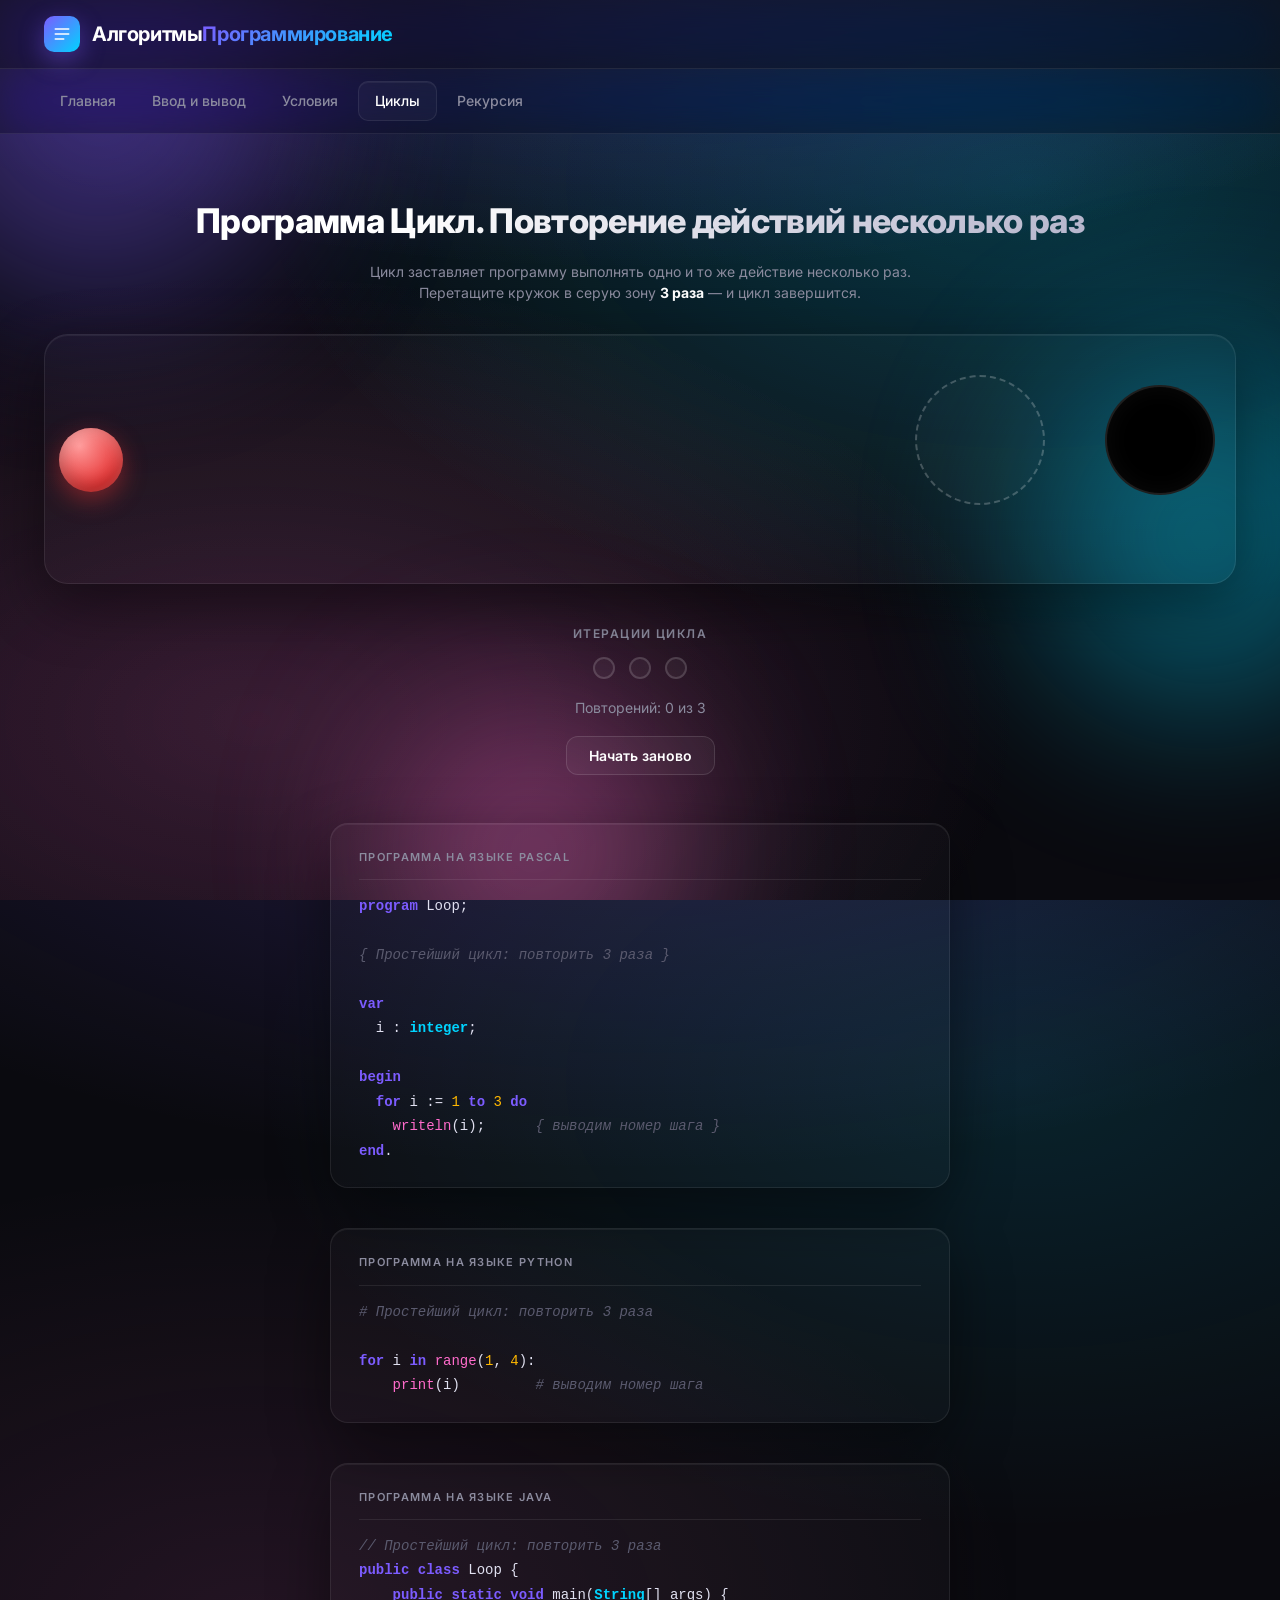
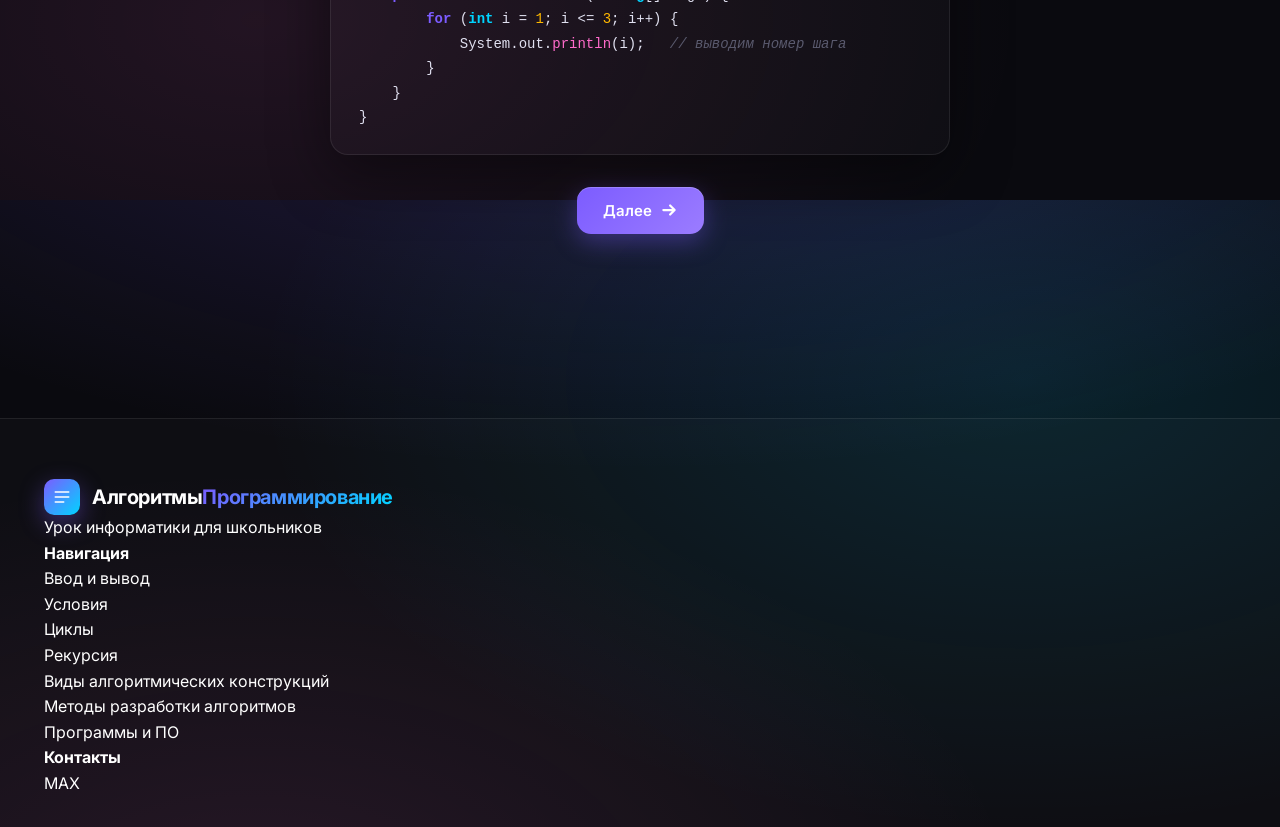
==== commit ae1c837a: "Add files via upload" ====
--- a/cicili.html
+++ b/cicili.html
@@ -115,6 +115,64 @@
             0 0 200px rgba(230, 51, 51, 0.45);
     }
 }
+/* ---- Рамка с кодом в стиле playground ---- */
+.code-frame {
+    position: relative;
+    max-width: 620px;
+    margin: 40px auto 32px;
+    padding: 24px 28px;
+    background: rgba(255, 255, 255, 0.02);
+    border: 1px solid rgba(255, 255, 255, 0.08);
+    border-radius: 18px;
+    box-shadow:
+        0 20px 60px rgba(0, 0, 0, 0.45),
+        inset 0 1px 0 rgba(255, 255, 255, 0.06);
+    text-align: left;
+    font-family: 'Space Grotesk', 'Consolas', 'Menlo', monospace;
+    font-size: 14px;
+    line-height: 1.75;
+    overflow: hidden;
+}
+
+.code-frame::before {
+    content: attr(data-file);
+    display: block;
+    font-family: 'Inter', sans-serif;
+    font-size: 11px;
+    font-weight: 600;
+    letter-spacing: 0.12em;
+    text-transform: uppercase;
+    color: #8b8b9e;
+    margin-bottom: 14px;
+    padding-bottom: 12px;
+    border-bottom: 1px solid rgba(255, 255, 255, 0.08);
+}
+
+.code-frame pre {
+    margin: 0;
+    white-space: pre;
+    overflow-x: auto;
+    color: #e0e0f0;
+}
+
+/* Подсветка Паскаля */
+.code-frame .kw   { color: #7c5cff; font-weight: 700; }
+.code-frame .type { color: #00d4ff; font-weight: 600; }
+.code-frame .num  { color: #ffb800; }
+.code-frame .cmt  { color: #5a5a6e; font-style: italic; }
+.code-frame .fn   { color: #ff6bcb; }
+/* Подсветка Python */
+.code-frame .py-kw   { color: #7c5cff; font-weight: 700; }
+.code-frame .py-fn   { color: #ff6bcb; }
+.code-frame .py-num  { color: #ffb800; }
+.code-frame .py-cmt  { color: #5a5a6e; font-style: italic; }
+
+/* Подсветка Java */
+.code-frame .jv-kw   { color: #7c5cff; font-weight: 700; }
+.code-frame .jv-type { color: #00d4ff; font-weight: 600; }
+.code-frame .jv-fn   { color: #ff6bcb; }
+.code-frame .jv-num  { color: #ffb800; }
+.code-frame .jv-cmt  { color: #5a5a6e; font-style: italic; }
     </style>
 </head>
 <body>
@@ -192,7 +250,39 @@
                 <div class="loop-status" id="status">Повторений: 0 из 3</div>
                 <button class="btn-reset" id="reset">Начать заново</button>
             </div>
-
+<!-- Рамка с кодом на Паскале: цикл -->
+<div class="code-frame" data-file="Программа на языке Pascal">
+<pre><span class="kw">program</span> Loop;
+
+<span class="cmt">{ Простейший цикл: повторить 3 раза }</span>
+
+<span class="kw">var</span>
+  i : <span class="type">integer</span>;
+
+<span class="kw">begin</span>
+  <span class="kw">for</span> i := <span class="num">1</span> <span class="kw">to</span> <span class="num">3</span> <span class="kw">do</span>
+    <span class="fn">writeln</span>(i);      <span class="cmt">{ выводим номер шага }</span>
+<span class="kw">end</span>.</pre>
+</div>
+<!-- Рамка с кодом на Python: цикл -->
+<div class="code-frame" data-file="Программа на языке Python">
+<pre><span class="py-cmt"># Простейший цикл: повторить 3 раза</span>
+
+<span class="py-kw">for</span> i <span class="py-kw">in</span> <span class="py-fn">range</span>(<span class="py-num">1</span>, <span class="py-num">4</span>):
+    <span class="py-fn">print</span>(i)         <span class="py-cmt"># выводим номер шага</span></pre>
+</div>
+
+<!-- Рамка с кодом на Java: цикл -->
+<div class="code-frame" data-file="Программа на языке Java">
+<pre><span class="jv-cmt">// Простейший цикл: повторить 3 раза</span>
+<span class="jv-kw">public class</span> Loop {
+    <span class="jv-kw">public static void</span> main(<span class="jv-type">String</span>[] args) {
+        <span class="jv-kw">for</span> (<span class="jv-type">int</span> i = <span class="jv-num">1</span>; i &lt;= <span class="jv-num">3</span>; i++) {
+            System.out.<span class="jv-fn">println</span>(i);   <span class="jv-cmt">// выводим номер шага</span>
+        }
+    }
+}</pre>
+</div>
             <!-- Кнопка далее -->
             <section class="hero" style="padding: 0;">
                 <div class="hero-actions">
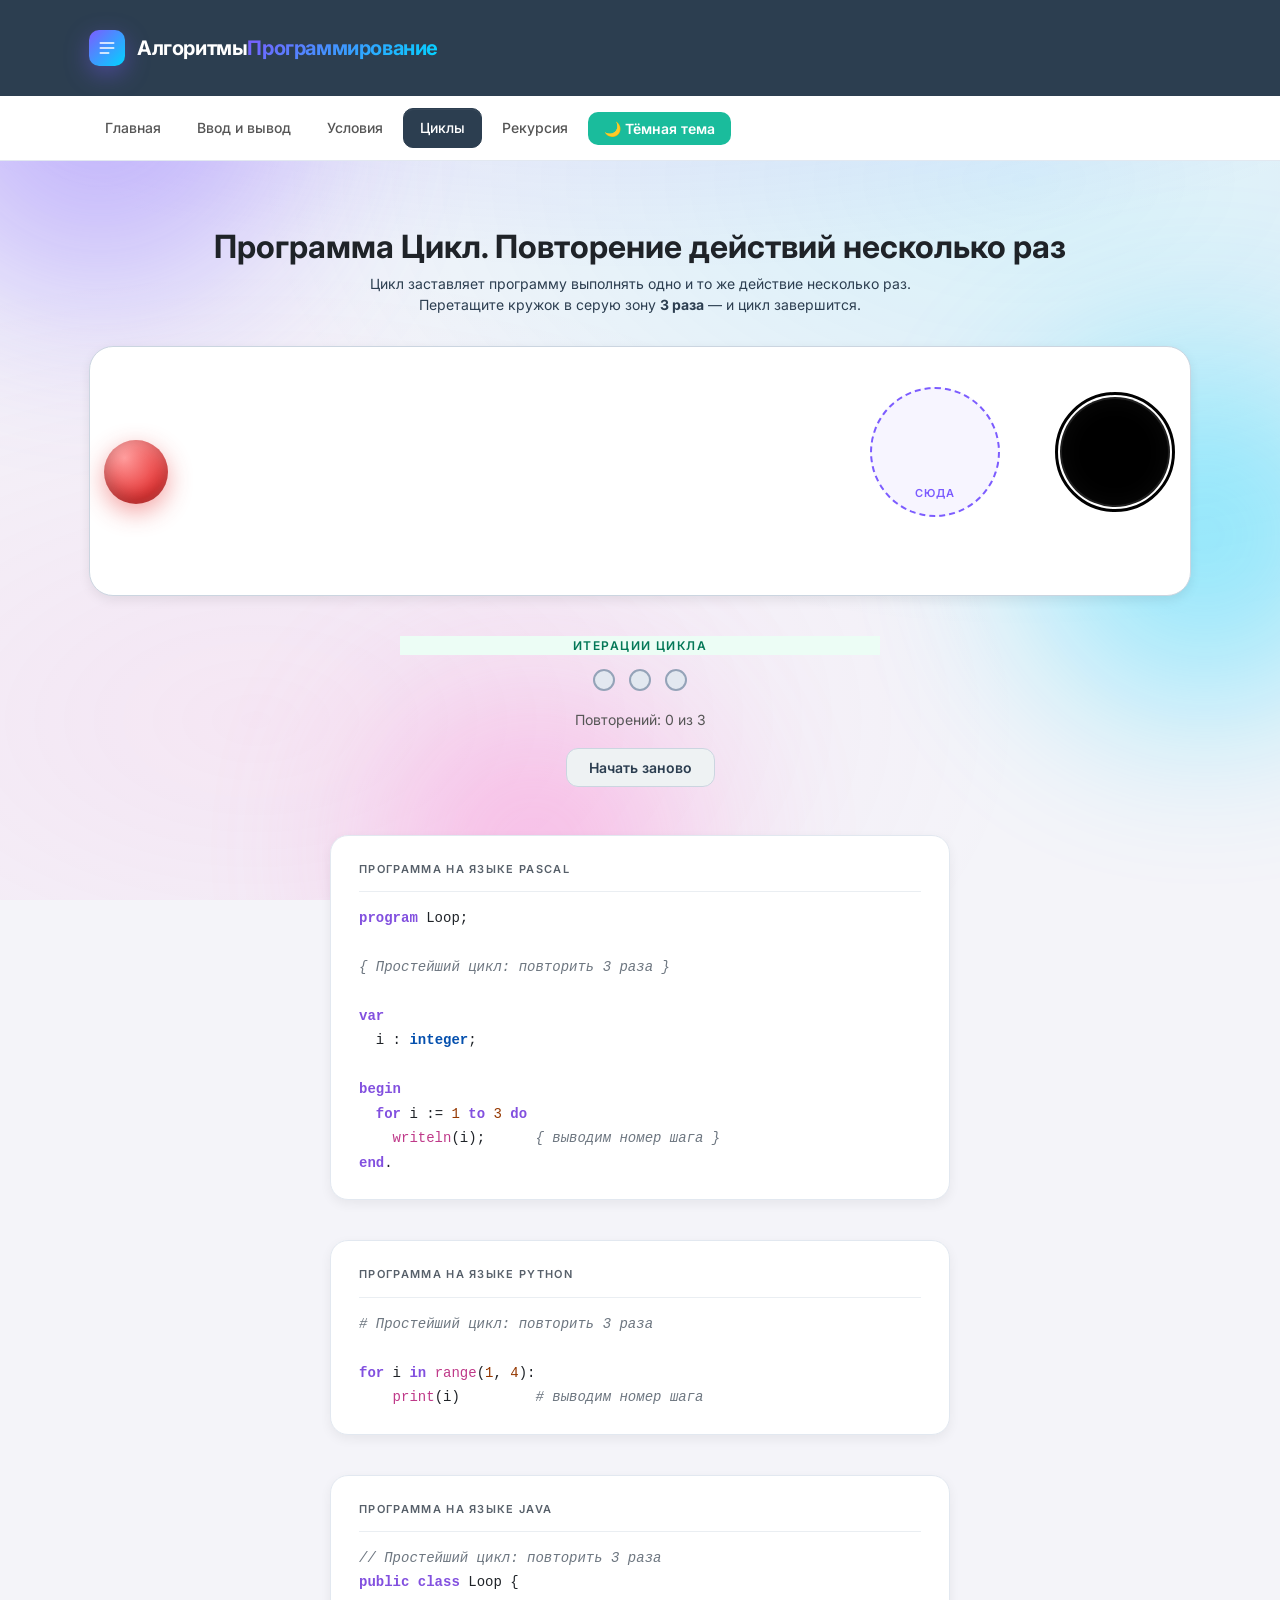
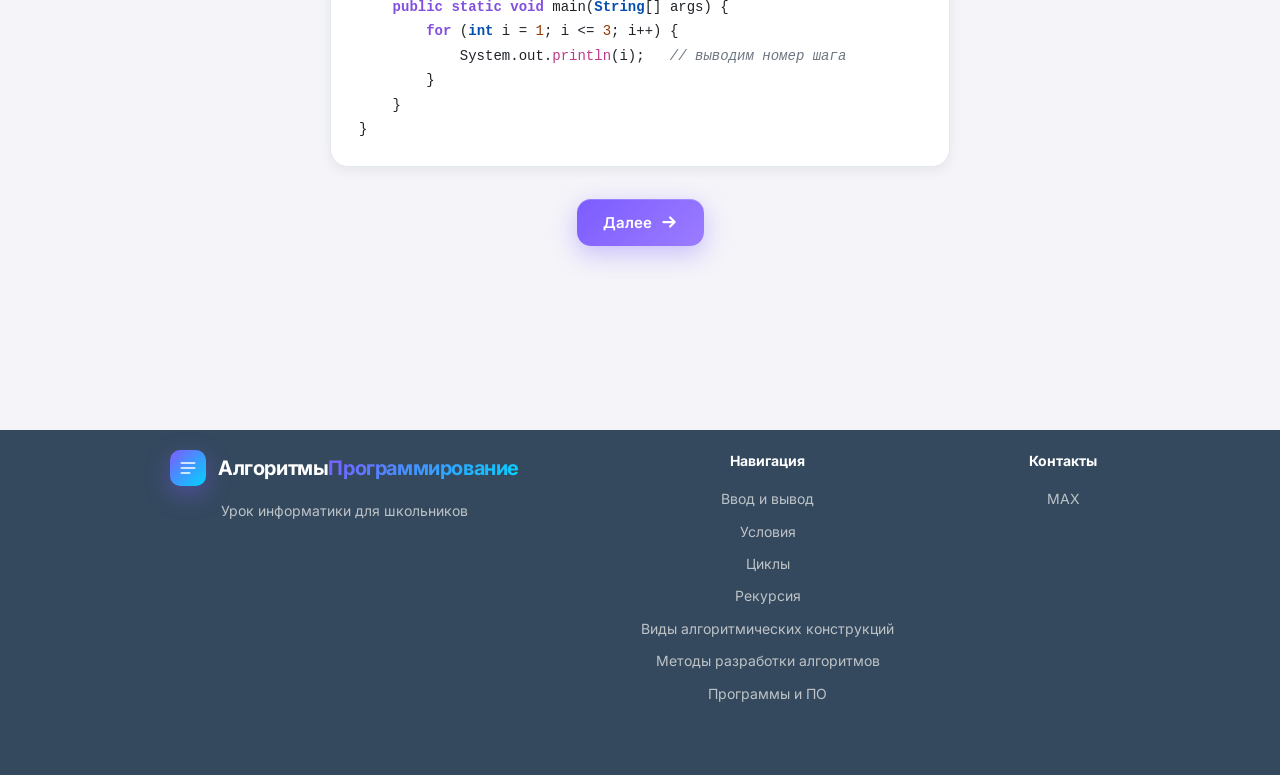
==== commit 5175a0d9: "Add files via upload" ====
--- a/cicili.html
+++ b/cicili.html
@@ -73,7 +73,7 @@
             transition: color 0.3s ease;
         }
         .loop-status.done {
-            color: #00ffa3;
+            color: #00b894;
             font-weight: 700;
         }
 
@@ -211,6 +211,7 @@
                 <li><a href="yslovia.html" class="nav-link">Условия</a></li>
                 <li><a href="cicili.html" class="nav-link active">Циклы</a></li>
                 <li><a href="recyrsia.html" class="nav-link">Рекурсия</a></li>
+                <li><button class="theme-btn" id="themeBtn">🌙 Тёмная тема</button></li>
             </ul>
         </div>
     </nav>
@@ -218,13 +219,12 @@
     <!-- Основной контент -->
     <main class="main">
         <div class="container">
-
-            <h1 class="title">Программа Цикл. Повторение действий несколько раз</h1>
-            <p class="hint">
-                Цикл заставляет программу выполнять одно и то же действие
-                несколько раз. Перетащите кружок в серую зону <b>3 раза</b> —
-                и цикл завершится.
-            </p>
+<h1 class="lesson-title">Программа Цикл. Повторение действий несколько раз</h1>
+            <p class="hint" style="color:#333333;">
+    Цикл заставляет программу выполнять одно и то же действие
+    несколько раз. Перетащите кружок в серую зону <b style="color:#2c3e50;">3 раза</b> —
+    и цикл завершится.
+</p>
 
             <div class="playground playground--md" id="playground">
 
@@ -243,12 +243,12 @@
             <div class="loop-panel">
                 <div class="loop-label">Итерации цикла</div>
                 <div class="loop-dots">
-                    <span class="loop-dot"></span>
-                    <span class="loop-dot"></span>
-                    <span class="loop-dot"></span>
-                </div>
+    <span class="loop-dot"></span>
+    <span class="loop-dot"></span>
+    <span class="loop-dot"></span>
+</div>
                 <div class="loop-status" id="status">Повторений: 0 из 3</div>
-                <button class="btn-reset" id="reset">Начать заново</button>
+                <button class="btn-reset" id="reset" style="background:#eef2f3; color:#2c3e50; border:1px solid #cbd5e0;">Начать заново</button>
             </div>
 <!-- Рамка с кодом на Паскале: цикл -->
 <div class="code-frame" data-file="Программа на языке Pascal">
@@ -522,5 +522,6 @@
         updateDots();
     })();
     </script>
+    <script src="script.js"></script>
 </body>
 </html>
--- a/style.css
+++ b/style.css
@@ -22,9 +22,9 @@
   --surface-hover: rgba(255, 255, 255, 0.06);
   --border: rgba(255, 255, 255, 0.08);
   --border-hover: rgba(255, 255, 255, 0.15);
-  --text: #ffffff;
-  --text-muted: #8b8b9e;
-  --text-dim: #5a5a6e;
+  --text: #333333;
+  --text-muted: #555555;
+  --text-dim: #7f8c8d;
   --accent: #7c5cff;
   --accent-2: #00d4ff;
   --accent-3: #ff6bcb;
@@ -42,12 +42,8 @@
 body {
   font-family: 'Inter', -apple-system, BlinkMacSystemFont, "Segoe UI",
                Roboto, "Helvetica Neue", Arial, sans-serif;
-  background: var(--bg);
-  background-image:
-    radial-gradient(ellipse 80% 50% at 50% -20%, rgba(124, 92, 255, 0.22), transparent),
-    radial-gradient(ellipse 60% 50% at 80% 20%,  rgba(0, 212, 255, 0.12), transparent),
-    radial-gradient(ellipse 60% 50% at 20% 80%,  rgba(255, 107, 203, 0.10), transparent);
-  color: var(--text);
+  background-color: #f4f4f9;
+  color: #333333;
   line-height: 1.6;
   min-height: 100vh;
   overflow-x: hidden;
@@ -63,7 +59,7 @@
    4. КОНТЕЙНЕР
    ============================================================ */
 .container {
-  max-width: 1240px;
+  max-width: 1150px;
   margin: 0 auto;
   padding: 0 24px;
   position: relative;
@@ -114,14 +110,15 @@
    6. ШАПКА (тёмная)
    ============================================================ */
 .header {
-  position: sticky;
+  position: static;
   top: 0;
   z-index: 100;
-  padding: 16px 0;
-  background: rgba(10, 10, 15, 0.6);
+  padding: 30px 20px;
+  background-color: #2c3e50;
   backdrop-filter: blur(20px) saturate(180%);
   -webkit-backdrop-filter: blur(20px) saturate(180%);
-  border-bottom: 1px solid var(--border);
+  border-bottom: none;
+  color: #ffffff;
 }
 
 .header-inner {
@@ -229,10 +226,10 @@
   top: 69px;
   z-index: 90;
   padding: 12px 0;
-  background: rgba(10, 10, 15, 0.4);
+  background-color: #ffffff;
   backdrop-filter: blur(20px) saturate(180%);
   -webkit-backdrop-filter: blur(20px) saturate(180%);
-  border-bottom: 1px solid var(--border);
+  border-bottom: 1px solid #e2e8f0;
 }
 
 .nav-inner {
@@ -263,9 +260,9 @@
   background: var(--surface-hover);
 }
 .nav-link.active {
-  color: var(--text);
-  background: var(--surface);
-  border: 1px solid var(--border);
+  color: #ffffff;
+  background: #2c3e50;
+  border: 1px solid #2c3e50;
   box-shadow: inset 0 1px 0 rgba(255,255,255,0.05);
 }
 
@@ -584,10 +581,11 @@
 .discussion-item {
   display: flex;
   gap: 18px;
-  padding: 22px 24px;
-  background: var(--surface);
-  border: 1px solid var(--border);
-  border-radius: var(--radius-lg);
+  padding: 30px;
+  background-color: #ffffff;
+  border: 1px solid #e2e8f0;
+  border-radius: 8px;
+  box-shadow: 0 4px 6px rgba(0, 0, 0, 0.05);
   transition: all 0.3s cubic-bezier(0.4, 0, 0.2, 1);
   position: relative;
   overflow: hidden;
@@ -682,12 +680,14 @@
    14. ПОДВАЛ (тёмный)
    ============================================================ */
 .footer {
-  padding: 60px 0 30px;
-  background: rgba(255, 255, 255, 0.02);
-  border-top: 1px solid var(--border);
+  padding: 20px;
+  background-color: #34495e;
+  border-top: none;
   margin-top: 40px;
   position: relative;
   z-index: 1;
+  text-align: center;
+  color: #ffffff;
 }
 
 .foot-grid {
@@ -698,7 +698,7 @@
 }
 
 .foot-p {
-  color: var(--text-muted);
+  color: #bdc3c7;
   font-size: 14px;
   margin-top: 14px;
   max-width: 320px;
@@ -708,12 +708,12 @@
   font-size: 14px;
   font-weight: 700;
   margin-bottom: 16px;
-  color: var(--text);
+  color: #ffffff;
 }
 .foot-col a {
   display: block;
   font-size: 14px;
-  color: var(--text-muted);
+  color: #bdc3c7;
   margin-bottom: 10px;
   transition: color 0.2s;
 }
@@ -723,7 +723,7 @@
   padding-top: 24px;
   border-top: 1px solid var(--border);
   font-size: 13px;
-  color: var(--text-dim);
+  color: #95a5a6;
   text-align: center;
 }
 
@@ -743,14 +743,14 @@
 }
 
 .hint {
-  color: var(--text-muted);
+  color: #333333;
   font-size: 14px;
   text-align: center;
   max-width: 560px;
   margin: 0 auto 30px;
   line-height: 1.55;
 }
-.hint b { color: #fff; font-weight: 700; }
+.hint b { color: #2c3e50; font-weight: 700; }
 
 .game-wrap {
   display: flex;
@@ -768,14 +768,12 @@
   flex: 1 1 auto;
   min-width: 0;
   height: 200px;
-  background: rgba(255, 255, 255, 0.02);
-  border: 1px solid var(--border);
+  background: #ffffff;
+  border: 1px solid #cbd5e0;
   border-radius: 24px;
   overflow: hidden;
   touch-action: none;
-  box-shadow:
-    0 20px 60px rgba(0, 0, 0, 0.45),
-    inset 0 1px 0 rgba(255, 255, 255, 0.06);
+  box-shadow: 0 4px 12px rgba(0, 0, 0, 0.08);
 }
 .playground--sm { height: 200px; }   /* страница 1 */
 .playground--md { height: 250px; }   /* страница 2 */
@@ -798,8 +796,8 @@
   width: 130px;
   height: 130px;
   border-radius: 50%;
-  border: 2px dashed rgba(255, 255, 255, 0.22);
-  background: rgba(255, 255, 255, 0.02);
+  border: 2px dashed #7c5cff;
+  background: rgba(124, 92, 255, 0.06);
   display: flex;
   align-items: flex-end;
   justify-content: center;
@@ -830,8 +828,8 @@
 
 .zone.filled {
   border-style: solid;
-  border-color: rgba(255, 255, 255, 0.3);
-  background: rgba(255, 255, 255, 0.04);
+  border-color: #7c5cff;
+  background: rgba(124, 92, 255, 0.1);
 }
 .zone.filled span { color: var(--text-muted); }
 
@@ -846,10 +844,13 @@
   border: 2px solid rgba(255, 255, 255, 0.12);
   box-shadow: inset 0 0 24px rgba(255, 255, 255, 0.04);
   pointer-events: none;
+  outline: 3px solid #000000;
+  outline-offset: 2px;
   transition:
     background   0.5s cubic-bezier(0.4, 0, 0.2, 1),
     border-color 0.5s ease,
     box-shadow   0.5s ease;
+  
 }
 
 .indicator.win {
@@ -1340,7 +1341,7 @@
   .foot-grid  { grid-template-columns: 1fr 1fr; gap: 30px; }
 }
 
-@media (max-width: 720px) {
+@media (max-width: 768px) {
   .header-inner { flex-direction: column; gap: 12px; }
   .navigation   { top: 0; }
   .nav-inner    { flex-direction: column; align-items: stretch; }
@@ -1405,4 +1406,838 @@
   .classic-page .welcome-content h2 { font-size: 1.5rem; }
   .classic-page .welcome-content p { font-size: 1rem; }
   .classic-page .stat-number { font-size: 1.5rem; }
+}
+
+
+.zone::after {
+  content: 'Сюда';
+  font-size: 11px;
+  font-weight: 600;
+  letter-spacing: 0.1em;
+  text-transform: uppercase;
+  color: #7c5cff;
+}
+body .code-frame {
+  background: #1e1e2e;
+  border: 1px solid #2a2a40;
+}
+
+body .code-frame::before {
+  color: #8b8b9e;
+  border-bottom-color: #2a2a40;
+}
+/* ============================================================
+   Рамки кода — светлая тема
+   Перебивает инлайновые стили .code-frame в vvod/yslovia/cicili/recyrsia
+   ============================================================ */
+
+body .code-frame {
+  background: #ffffff;
+  border: 1px solid #e2e8f0;
+  box-shadow: 0 4px 12px rgba(0, 0, 0, 0.06);
+}
+
+body .code-frame::before {
+  color: #57606a;
+  border-bottom-color: #eaeef2;
+}
+
+body .code-frame pre {
+  color: #1f2328;
+}
+
+/* Ключевые слова */
+body .code-frame .kw,
+body .code-frame .jv-kw,
+body .code-frame .py-kw {
+  color: #8250df;
+}
+
+/* Типы данных */
+body .code-frame .type,
+body .code-frame .jv-type {
+  color: #0550ae;
+}
+
+/* Функции */
+body .code-frame .fn,
+body .code-frame .jv-fn,
+body .code-frame .py-fn {
+  color: #bf3989;
+}
+
+/* Строки */
+body .code-frame .str,
+body .code-frame .jv-str,
+body .code-frame .py-str {
+  color: #0a7d33;
+}
+
+/* Числа */
+body .code-frame .num,
+body .code-frame .jv-num,
+body .code-frame .py-num {
+  color: #953800;
+}
+
+/* Комментарии */
+body .code-frame .cmt,
+body .code-frame .jv-cmt,
+body .code-frame .py-cmt {
+  color: #6e7781;
+}
+
+/* Аннотации */
+body .code-frame .jv-ann {
+  color: #953800;
+}
+
+body .hint {
+  color: #333333;
+}
+body .hint b {
+  color: #2c3e50;
+}
+body .hint,
+body .hint b,
+body .hint strong {
+  color: #2c3e50 !important;
+}
+/* ============================================================
+   Заголовок и подпись на игровых страницах — светлая тема
+   ============================================================ */
+
+/* .title — убираем градиент, делаем обычный тёмный текст */
+body .title {
+  background: none;
+  -webkit-background-clip: initial;
+  background-clip: initial;
+  -webkit-text-fill-color: #1f2328;
+  color: #1f2328;
+}
+
+/* .hint — основной текст подписи */
+body .hint {
+  color: #333333;
+}
+
+/* .hint b — жирный акцент */
+body .hint b,
+body .hint strong {
+  color: #2c3e50;
+}
+
+body .loop-dot.done {
+  background: #00b894 !important;
+  border-color: #00b894 !important;
+  box-shadow: 0 0 22px rgba(0, 184, 148, 0.75) !important;
+}
+
+/* ============================================================
+   Точки-индикаторы циклов и рекурсии — светлая тема
+   ============================================================ */
+
+/* Обычное (неактивное) состояние — серый кружок */
+body .loop-dot {
+  background: #e2e8f0;
+  border: 2px solid #94a3b8;
+}
+
+/* Активное состояние — «горит» ярко-зелёным */
+body .loop-dot.done {
+  background: #00e59b;
+  border-color: #00e59b;
+  box-shadow:
+    0 0 12px rgba(0, 229, 155, 0.9),
+    0 0 24px rgba(0, 229, 155, 0.6),
+    0 0 48px rgba(0, 229, 155, 0.35),
+    inset 0 0 6px rgba(255, 255, 255, 0.7);
+  transform: scale(1.15);
+  animation: dotGlow 1.2s ease-in-out infinite;
+}
+
+/* Пульсация, чтобы «горело» заметнее */
+@keyframes dotGlow {
+  0%, 100% {
+    box-shadow:
+      0 0 12px rgba(0, 229, 155, 0.9),
+      0 0 24px rgba(0, 229, 155, 0.6),
+      0 0 48px rgba(0, 229, 155, 0.35),
+      inset 0 0 6px rgba(255, 255, 255, 0.7);
+  }
+  50% {
+    box-shadow:
+      0 0 20px rgba(0, 229, 155, 1),
+      0 0 40px rgba(0, 229, 155, 0.8),
+      0 0 80px rgba(0, 229, 155, 0.5),
+      inset 0 0 8px rgba(255, 255, 255, 0.9);
+  }
+}
+/* Финальный статус цикла и рекурсии — тёмные цвета на светлом фоне */
+body .loop-status.done {
+  color: #00b894;
+  font-weight: 700;
+}
+
+/* Отдельно для страницы рекурсии — если хотите красный, а не зелёный */
+body .loop-status.done.recursion {
+  color: #d63031;
+}
+body .loop-status.done {
+  color: #000000;
+  font-weight: 700;
+}
+/* Последние 3 страницы должны выглядеть лучше
+/* ============================================================
+   Страницы «Виды», «Методы», «Программы» — светлая тема
+   ============================================================ */
+
+/* --- Заголовки: убираем градиент-transparent --- */
+body .lesson-title {
+  background: none;
+  -webkit-background-clip: initial;
+  background-clip: initial;
+  -webkit-text-fill-color: #1f2328;
+  color: #1f2328;
+  text-align: center;
+}
+body .vidi-text h2 .accent {
+  background: none;
+  -webkit-background-clip: initial;
+  background-clip: initial;
+  -webkit-text-fill-color: #7c5cff;
+  color: #7c5cff;
+}
+body .definition p b {
+  background: none;
+  -webkit-background-clip: initial;
+  background-clip: initial;
+  -webkit-text-fill-color: #7c5cff;
+  color: #7c5cff;
+}
+
+/* --- Подзаголовок и обычный текст --- */
+body .lesson-subtitle,
+body .vidi-text p,
+body .vidi-text ul li,
+body .summary p,
+body .rec-caption,
+body .dp-caption,
+body .definition p {
+  color: #444444;
+}
+
+/* --- Карточки секций --- */
+body .vidi-section,
+body .compare {
+  background: #ffffff;
+  border: 1px solid #e2e8f0;
+  box-shadow: 0 4px 12px rgba(0, 0, 0, 0.05);
+}
+
+/* --- Итоговые блоки --- */
+body .summary {
+  background: #f1f5f9;
+  border: 1px solid #e2e8f0;
+}
+body .summary h3 {
+  color: #1f2328;
+}
+body .definition {
+  background: #f8fafc;
+  border: 1px solid #e2e8f0;
+  box-shadow: 0 4px 12px rgba(0, 0, 0, 0.05);
+}
+body .definition p {
+  color: #1f2328;
+}
+
+/* --- Таблица сравнения --- */
+body .compare h3 { color: #1f2328; }
+body .compare th { color: #64748b; border-bottom-color: #e2e8f0; }
+body .compare td { color: #1f2328; border-bottom-color: #e2e8f0; }
+
+/* ============================================================
+   Схемы — универсальный светлый стиль
+   ============================================================ */
+
+/* Общие «коробочки» — светлый фон, серая рамка, тёмный текст */
+body .flow .node,
+body .dac .top,
+body .dac .mid,
+body .dac .small,
+body .greedy-item,
+body .brute-row,
+body .cmd,
+body .sw-group,
+body .compile-flow .step,
+body .role {
+  background: #f8fafc;
+  border-color: #cbd5e1;
+  color: #1f2328;
+}
+
+/* Ромб (условие) — голубой акцент */
+body .flow .node.diamond {
+  background: #ecfeff;
+  border-color: #22d3ee;
+  color: #1f2328;
+}
+
+/* «Выбранный» пункт в жадном */
+body .greedy-item.chosen {
+  background: #ecfdf5;
+  border-color: #10b981;
+  box-shadow: 0 4px 12px rgba(16, 185, 129, 0.15);
+}
+body .greedy-item .val { color: #b45309; }
+body .greedy-item.chosen .val { color: #047857; }
+
+/* Ячейки динамического программирования */
+body .dp-cell {
+  background: #fdf2f8;
+  border-color: #f9a8d4;
+  color: #1f2328;
+}
+body .dp-cell.base {
+  background: #ecfeff;
+  border-color: #22d3ee;
+  color: #0e7490;
+}
+body .dp-cell.result {
+  background: #ecfdf5;
+  border-color: #10b981;
+  color: #047857;
+  box-shadow: 0 4px 12px rgba(16, 185, 129, 0.2);
+}
+
+/* Пункт «выиграл» в переборе */
+body .brute-row.win {
+  background: #ecfdf5;
+  border-color: #10b981;
+  color: #047857;
+}
+body .brute-row .num {
+  background: #e2e8f0;
+  color: #1f2328;
+}
+body .brute-row.win .num {
+  background: #a7f3d0;
+  color: #047857;
+}
+
+/* Рекурсивная «матрёшка» */
+body .rec-item {
+  background: #fdf2f8;
+  border-color: #f9a8d4;
+  color: #1f2328;
+  box-shadow: 0 4px 12px rgba(255, 107, 203, 0.08);
+}
+body .rec-item.level-3 {
+  background: #ecfdf5;
+  border-color: #6ee7b7;
+}
+body .rec-item.level-4 {
+  background: #ecfeff;
+  border-color: #67e8f9;
+}
+
+/* Стрелки во flow-схемах */
+body .flow .arrow {
+  background: #94a3b8;
+}
+body .flow .arrow::after {
+  border-top-color: #94a3b8;
+}
+body .branch-row .branch .label {
+  color: #475569;
+}
+body .cmd + .cmd::before {
+  background: #94a3b8;
+}
+
+/* Метка цикла */
+body .loop-back {
+  color: #047857;
+  text-shadow: 0 0 8px rgba(16, 185, 129, 0.4);
+}
+body .loop-label {
+  color: #047857;
+  border-color: #6ee7b7;
+  background: #ecfdf5;
+}
+
+/* Иерархия ПО (prog.html) */
+body .sw-group.system {
+  background: #ede9ff;
+  border-color: #7c5cff;
+}
+body .sw-group.system .title { color: #5b3fd6; }
+
+body .sw-group.app {
+  background: #ecfeff;
+  border-color: #22d3ee;
+}
+body .sw-group.app .title { color: #0e7490; }
+
+body .sw-group.tools {
+  background: #fef9e7;
+  border-color: #f59e0b;
+}
+body .sw-group.tools .title { color: #b45309; }
+
+body .sw-group .items span {
+  background: #ffffff;
+  color: #1f2328;
+}
+
+/* Компиляция (prog.html) */
+body .compile-flow .step.code {
+  background: #ede9ff;
+  border-color: #7c5cff;
+  color: #1f2328;
+}
+body .compile-flow .step.exe {
+  background: #ecfdf5;
+  border-color: #10b981;
+  color: #047857;
+  box-shadow: 0 4px 12px rgba(16, 185, 129, 0.15);
+}
+body .compile-flow .arr { color: #94a3b8; }
+
+/* Роли ПО (prog.html) */
+body .role {
+  background: #fdf2f8;
+  border-color: #f9a8d4;
+}
+body .role .name { color: #1f2328; }
+body .role .desc { color: #475569; }
+
+/* Команды (prog.html) */
+body .cmd .idx {
+  background: #ede9ff;
+  color: #5b3fd6;
+}
+
+/* Маркеры в списках */
+body .vidi-text ul li::before {
+  background: #7c5cff;
+  box-shadow: 0 0 6px rgba(124, 92, 255, 0.35);
+}
+
+/* ============================================================
+   Этап 5 ПЗ2: aside и подвал
+   ============================================================ */
+aside {
+  background-color: #eef2f3;
+  padding: 25px;
+  border-radius: 8px;
+  border-left: 6px solid #2c3e50;
+  margin-top: 40px;
+}
+aside h3 {
+  color: #2c3e50;
+  margin-bottom: 10px;
+}
+aside p {
+  font-size: 0.95rem;
+  margin-bottom: 15px;
+  color: #555555;
+}
+
+.footer-grid {
+  display: grid;
+  grid-template-columns: 2fr 1fr 1fr;
+  gap: 40px;
+  margin-bottom: 40px;
+}
+.footer-brand .logo { justify-content: center; }
+.footer-brand p {
+  color: #bdc3c7;
+  font-size: 14px;
+  margin-top: 14px;
+}
+.footer-col h4 {
+  font-size: 14px;
+  font-weight: 700;
+  margin-bottom: 16px;
+  color: #ffffff;
+}
+.footer-col a {
+  display: block;
+  font-size: 14px;
+  color: #bdc3c7;
+  margin-bottom: 10px;
+  transition: color 0.2s;
+}
+.footer-col a:hover { color: #9b7cff; }
+
+/* ============================================================
+   ПЗ3: Двухколоночная сетка Flexbox (только для index.html)
+   ============================================================ */
+
+.main > .container:has(> aside) {
+  display: flex;
+  flex-wrap: wrap;
+  gap: 30px;
+  align-items: flex-start;
+}
+
+/* Hero — на всю ширину над колонками */
+.main > .container:has(> aside) > .hero {
+  flex: 0 0 100%;
+}
+
+/* Левая колонка со статьями — 70% */
+.main > .container:has(> aside) > .section {
+  flex: 7;
+  min-width: 0;
+}
+
+/* Правая колонка — сайдбар — 30% */
+.main > .container:has(> aside) > aside {
+  flex: 3;
+  min-width: 0;
+  margin-top: 0;
+}
+
+/* Адаптив: до 768px — одна колонка */
+@media (max-width: 768px) {
+  .main > .container:has(> aside) {
+    flex-direction: column;
+    gap: 20px;
+  }
+  .main > .container:has(> aside) > .section,
+  .main > .container:has(> aside) > aside {
+    flex: none;
+    width: 100%;
+  }
+}
+/* ============================================================
+   ПР4: Кнопки, обрезка текста, тёмная тема
+   ============================================================ */
+
+/* ---------- Кнопка переключения темы ---------- */
+.theme-btn {
+  display: inline-block;
+  padding: 8px 16px;
+  font-family: inherit;
+  font-size: 14px;
+  font-weight: 600;
+  color: #ffffff;
+  background: #1abc9c;
+  border: none;
+  border-radius: 10px;
+  cursor: pointer;
+  transition: background 0.3s ease, transform 0.2s ease;
+  white-space: nowrap;
+}
+.theme-btn:hover {
+  background: #16a085;
+  transform: translateY(-1px);
+}
+
+/* ---------- Кнопка «Читать далее» ---------- */
+.read-more-btn {
+  display: inline-block;
+  margin-top: 12px;
+  margin-right: 10px;
+  padding: 6px 14px;
+  font-family: inherit;
+  font-size: 13px;
+  font-weight: 600;
+  color: #7c5cff;
+  background: transparent;
+  border: 1px solid #7c5cff;
+  border-radius: 8px;
+  cursor: pointer;
+  transition: all 0.25s ease;
+}
+.read-more-btn:hover {
+  background: #7c5cff;
+  color: #ffffff;
+}
+
+/* ---------- Кнопка «Лайк» ---------- */
+.like-btn {
+  display: inline-block;
+  margin-top: 12px;
+  padding: 6px 14px;
+  font-family: inherit;
+  font-size: 13px;
+  font-weight: 600;
+  color: #e74c3c;
+  background: transparent;
+  border: 1px solid #e74c3c;
+  border-radius: 8px;
+  cursor: pointer;
+  transition: all 0.25s ease;
+}
+.like-btn:hover {
+  background: #fef2f2;
+}
+
+/* ---------- Обрезка текста в свёрнутом виде ---------- */
+.article-text p {
+  margin-bottom: 8px;
+  line-height: 1.6;
+}
+.article-text.short {
+  display: -webkit-box;
+  -webkit-line-clamp: 1;
+  -webkit-box-orient: vertical;
+  overflow: hidden;
+}
+
+/* ============================================================
+   ТЁМНАЯ ТЕМА (body.dark-theme)
+   ============================================================ */
+
+body.dark-theme {
+  background-color: #1a1a2e;
+  color: #e2e8f0;
+}
+
+/* Шапка и навигация */
+body.dark-theme .header {
+  background-color: #161625;
+  color: #ffffff;
+}
+body.dark-theme .navigation {
+  background-color: #1e1e30;
+  border-bottom-color: #2a2a40;
+}
+body.dark-theme .nav-link {
+  color: #b8b8c8;
+}
+body.dark-theme .nav-link:hover {
+  color: #ffffff;
+  background: rgba(255, 255, 255, 0.06);
+}
+body.dark-theme .nav-link.active {
+  background: #7c5cff;
+  border-color: #7c5cff;
+  color: #ffffff;
+}
+
+/* Кнопка темы в тёмной теме */
+body.dark-theme .theme-btn {
+  background: #f59e0b;
+  color: #1a1a2e;
+}
+body.dark-theme .theme-btn:hover {
+  background: #d97706;
+}
+
+/* Hero и заголовки */
+body.dark-theme .hero-title,
+body.dark-theme .section-title {
+  color: #ffffff;
+}
+body.dark-theme .hero-subtitle {
+  color: #b8b8c8;
+}
+
+/* Карточки статей */
+body.dark-theme .discussion-item {
+  background-color: #22223b;
+  border-color: #4a4e69;
+  box-shadow: 0 4px 12px rgba(0, 0, 0, 0.4);
+}
+body.dark-theme .discussion-item:hover {
+  background-color: #2a2a4a;
+  border-color: #5a5e79;
+}
+body.dark-theme .discussion-top h3,
+body.dark-theme .discussion-top h3 a {
+  color: #ffffff;
+}
+body.dark-theme .discussion-top h3 a:hover {
+  color: #00d4ff;
+}
+body.dark-theme .discussion-content p {
+  color: #c8c8d8;
+}
+
+/* Сайдбар */
+body.dark-theme aside {
+  background-color: #4a4e69;
+  color: #e2e8f0;
+  border-left-color: #1abc9c;
+}
+body.dark-theme aside h3 {
+  color: #ffffff;
+}
+body.dark-theme aside p {
+  color: #d8d8e8;
+}
+
+/* Кнопки в тёмной теме */
+body.dark-theme .read-more-btn {
+  color: #a78bfa;
+  border-color: #a78bfa;
+}
+body.dark-theme .read-more-btn:hover {
+  background: #a78bfa;
+  color: #1a1a2e;
+}
+body.dark-theme .like-btn {
+  color: #f87171;
+  border-color: #f87171;
+}
+body.dark-theme .like-btn:hover {
+  background: rgba(248, 113, 113, 0.15);
+}
+
+/* Игровые страницы — заголовок и подписи */
+body.dark-theme .hint,
+body.dark-theme .hint b,
+body.dark-theme .hint strong {
+  color: #e2e8f0 !important;
+}
+body.dark-theme .title {
+  background: none;
+  -webkit-text-fill-color: #ffffff;
+  color: #ffffff;
+}
+
+/* Внутренние страницы (виды/методы/программы) */
+body.dark-theme .lesson-title {
+  background: none;
+  -webkit-text-fill-color: #ffffff;
+  color: #ffffff;
+}
+body.dark-theme .lesson-subtitle,
+body.dark-theme .vidi-text p,
+body.dark-theme .vidi-text ul li,
+body.dark-theme .summary p,
+body.dark-theme .definition p {
+  color: #b8b8c8;
+}
+body.dark-theme .vidi-section,
+body.dark-theme .compare,
+body.dark-theme .summary,
+body.dark-theme .definition {
+  background: #22223b;
+  border-color: #4a4e69;
+}
+body.dark-theme .summary h3,
+body.dark-theme .compare h3,
+body.dark-theme .vidi-text h2 {
+  color: #ffffff;
+}
+body.dark-theme .compare th {
+  color: #a8a8b8;
+  border-bottom-color: #4a4e69;
+}
+body.dark-theme .compare td {
+  color: #d8d8e8;
+  border-bottom-color: #4a4e69;
+}
+
+/* Код — в тёмной теме тоже тёмный, но с другим акцентом */
+body.dark-theme .code-frame {
+  background: #0f0f1a;
+  border-color: #2a2a40;
+}
+body.dark-theme .code-frame pre {
+  color: #e0e0f0;
+}
+body.dark-theme .code-frame::before {
+  color: #8b8b9e;
+  border-bottom-color: #2a2a40;
+}
+body.dark-theme .code-frame .kw,
+body.dark-theme .code-frame .jv-kw,
+body.dark-theme .code-frame .py-kw {
+  color: #b388ff;
+}
+body.dark-theme .code-frame .type,
+body.dark-theme .code-frame .jv-type {
+  color: #4fc3f7;
+}
+body.dark-theme .code-frame .fn,
+body.dark-theme .code-frame .jv-fn,
+body.dark-theme .code-frame .py-fn {
+  color: #ff79c6;
+}
+body.dark-theme .code-frame .str,
+body.dark-theme .code-frame .jv-str,
+body.dark-theme .code-frame .py-str {
+  color: #50fa7b;
+}
+body.dark-theme .code-frame .num,
+body.dark-theme .code-frame .jv-num,
+body.dark-theme .code-frame .py-num {
+  color: #ffb86c;
+}
+body.dark-theme .code-frame .cmt,
+body.dark-theme .code-frame .jv-cmt,
+body.dark-theme .code-frame .py-cmt {
+  color: #8b8b9e;
+}
+
+/* Игровое поле и точки-индикаторы */
+body.dark-theme .playground {
+  background: #1a1a2e;
+  border-color: #4a4e69;
+}
+body.dark-theme .loop-dot {
+  background: #2a2a40;
+  border-color: #4a4e69;
+}
+body.dark-theme .loop-dot.done {
+  background: #00e59b !important;
+  border-color: #00e59b !important;
+}
+body.dark-theme .loop-status.done {
+  color: #ffffff;
+}
+
+/* ============================================================
+   ПР5: Живой поиск
+   ============================================================ */
+.search-container {
+  margin-bottom: 25px;
+}
+
+#searchInput {
+  width: 100%;
+  padding: 12px 15px;
+  font-size: 1rem;
+  font-family: inherit;
+  border: 1px solid #e2e8f0;
+  border-radius: 8px;
+  outline: none;
+  transition: all 0.3s ease;
+  background-color: #ffffff;
+  color: #333333;
+}
+
+#searchInput:focus {
+  border-color: #7c5cff;
+  box-shadow: 0 0 0 3px rgba(124, 92, 255, 0.15);
+}
+
+/* Тёмная тема для инпута */
+body.dark-theme #searchInput {
+  background-color: #22223b;
+  color: #ffffff;
+  border-color: #4a4e69;
+}
+
+body.dark-theme #searchInput:focus {
+  border-color: #7c5cff;
+}
+
+/* Сообщение "Ничего не найдено" */
+.no-results {
+  text-align: center;
+  color: #555555;
+  font-size: 1.1rem;
+  padding: 30px 0;
+  font-weight: 500;
+}
+body.dark-theme .no-results {
+  color: #b8b8c8;
 }
